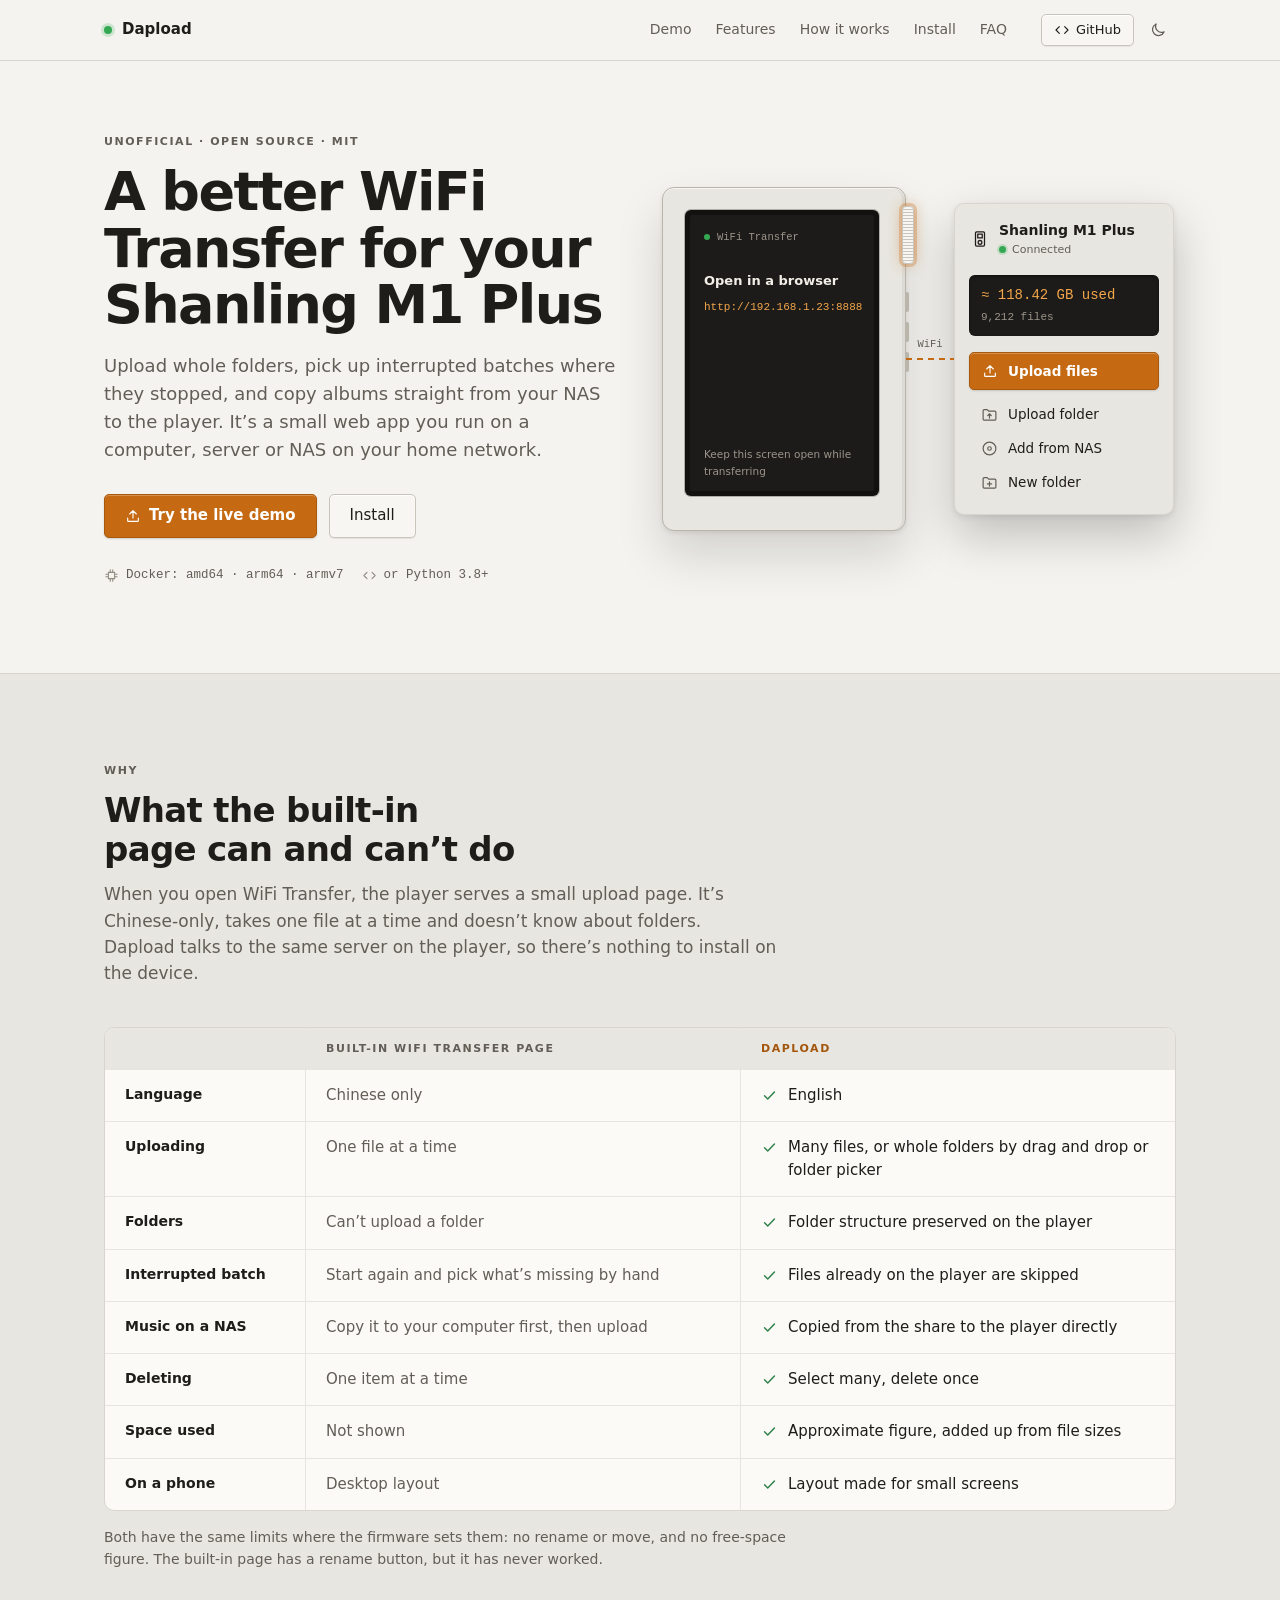
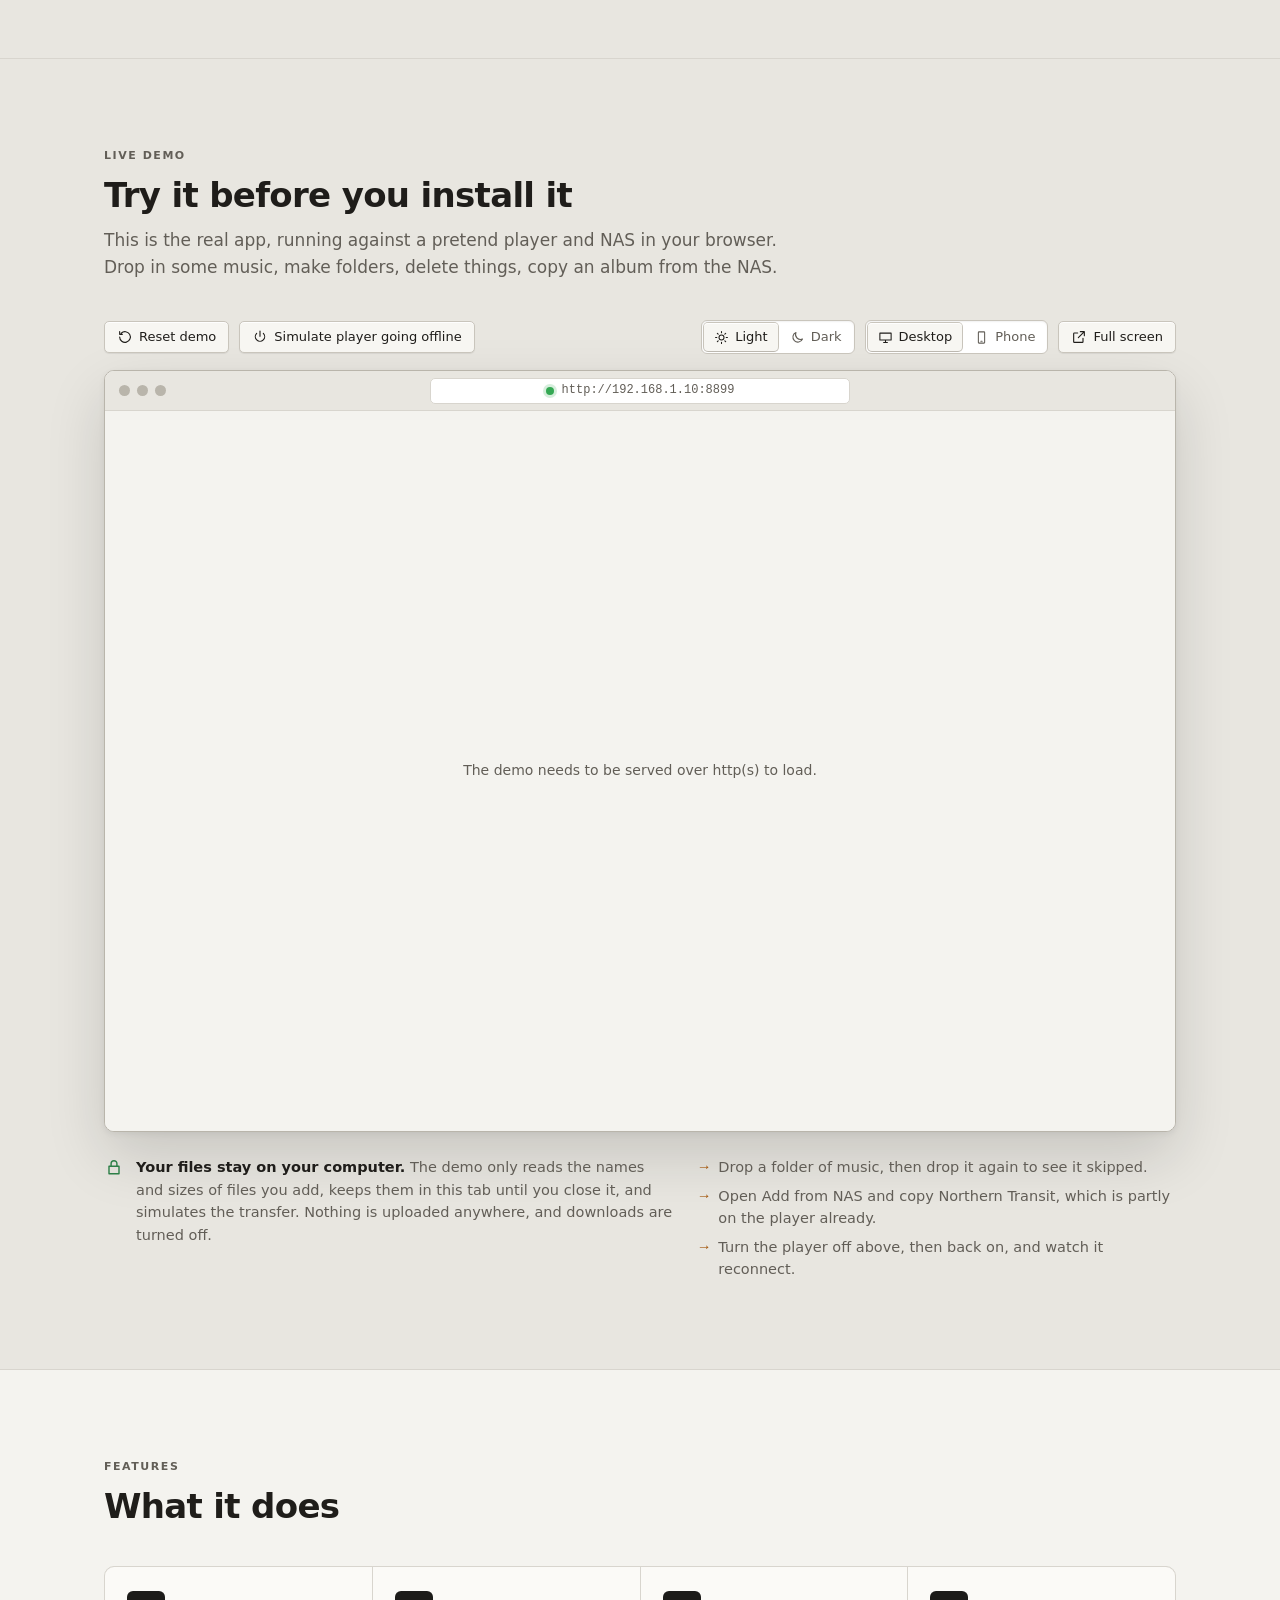
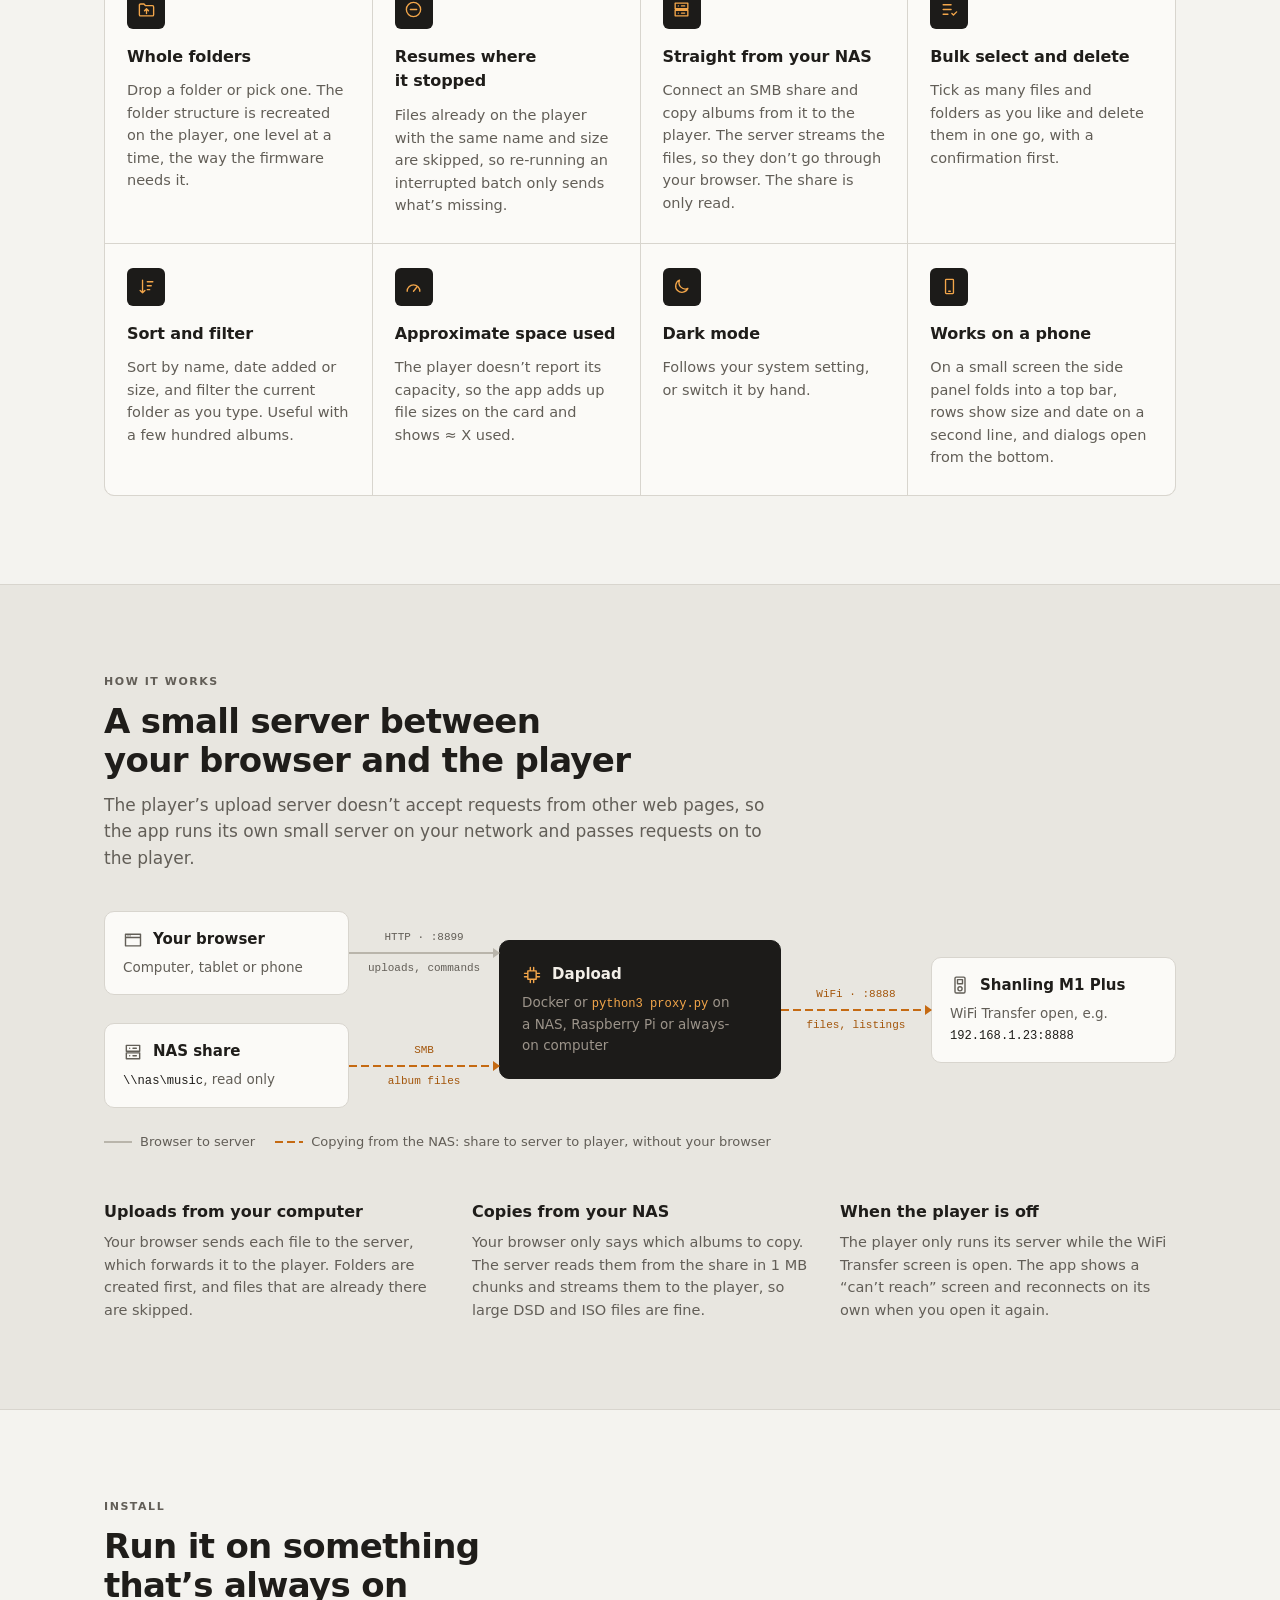
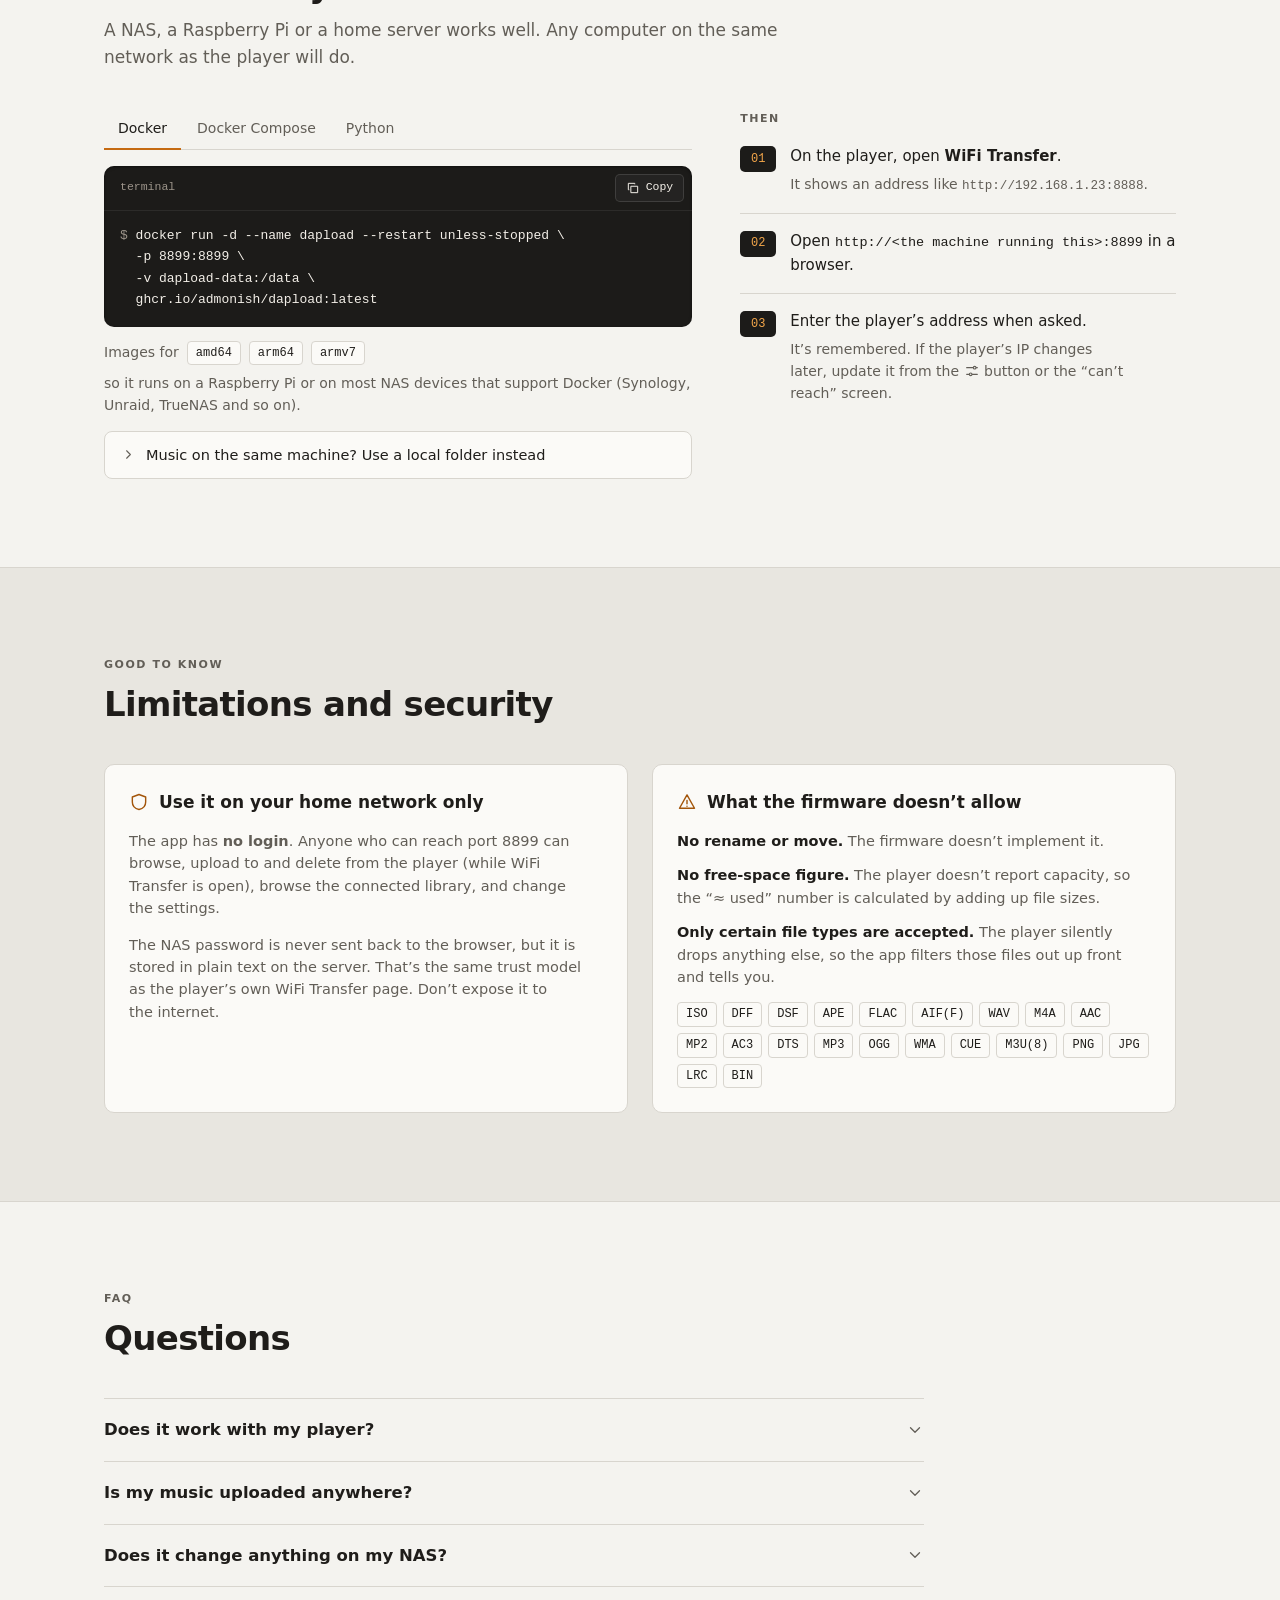
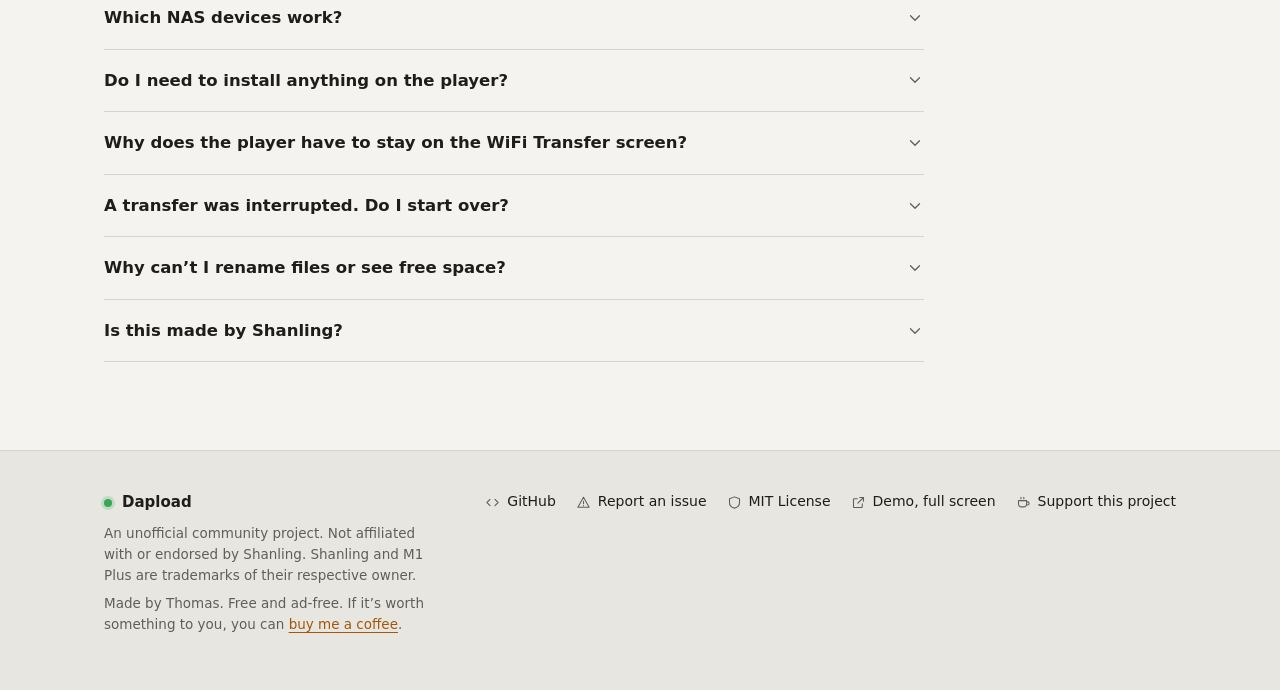
==== site/index.html @ 3ae591b5 "Add the dapload.com website, fix the Compose file, show NAS scanning Website (site/): landing page a" ====
<!DOCTYPE html>
<html lang="en">
<head>
  <meta charset="utf-8">
  <meta name="viewport" content="width=device-width, initial-scale=1">
  <title>Dapload: a better WiFi Transfer for the Shanling M1 Plus</title>
  <meta name="description" content="A small self-hosted web app that replaces the Shanling M1 Plus WiFi Transfer page. Upload whole folders, resume interrupted batches and copy albums straight from your NAS. Unofficial and open source.">
  <link rel="canonical" href="https://dapload.com/">
  <meta property="og:url" content="https://dapload.com/">
  <meta property="og:title" content="Dapload">
  <meta property="og:description" content="A better WiFi Transfer for your Shanling M1 Plus. Folder uploads, resumable batches and NAS-to-player copies.">
  <meta name="color-scheme" content="light dark">
  <link rel="icon" href="data:image/svg+xml,%3Csvg xmlns='http://www.w3.org/2000/svg' viewBox='0 0 32 32'%3E%3Crect width='32' height='32' rx='7' fill='%231c1b19'/%3E%3Cg fill='%23f3a64a'%3E%3Crect x='8' y='16' width='3' height='8'/%3E%3Crect x='13' y='11' width='3' height='13'/%3E%3Crect x='18' y='7' width='3' height='17'/%3E%3C/g%3E%3Ccircle cx='24.5' cy='9' r='2' fill='%234cc26d'/%3E%3C/svg%3E">
  <script>
    (function () {
      var q = new URLSearchParams(location.search).get("theme"), s = null;
      try { s = localStorage.getItem("site-theme"); } catch (e) {}
      var t = q || s;
      document.documentElement.classList.toggle("dark", t ? t === "dark" : matchMedia("(prefers-color-scheme: dark)").matches);
    })();
  </script>
  <link rel="stylesheet" href="site.css">
</head>
<body id="top">

<header class="topbar">
  <div class="wrap topbar-in">
    <a class="brand" href="#top"><span class="led on" aria-hidden="true"></span>Dapload</a>
    <nav class="topnav" aria-label="Sections">
      <a href="#demo">Demo</a>
      <a href="#features">Features</a>
      <a href="#how">How it works</a>
      <a href="#install">Install</a>
      <a href="#faq">FAQ</a>
    </nav>
    <div class="topbar-tools">
      <a class="btn btn-sm" href="https://github.com/admonish/dapload"><svg data-icon="code"></svg>GitHub</a>
      <button id="theme-toggle" class="icon-btn" type="button"><svg data-icon="moon"></svg></button>
    </div>
  </div>
</header>

<main>

<!-- 1. Hero -->
<section class="hero">
  <div class="wrap hero-grid">
    <div>
      <div class="caps">Unofficial · Open source · MIT</div>
      <h1>A better WiFi Transfer for your Shanling M1 Plus</h1>
      <p class="lede">Upload whole folders, pick up interrupted batches where they stopped, and copy albums straight from your NAS to the player. It’s a small web app you run on a computer, server or NAS on your home network.</p>
      <div class="cta-row">
        <a class="btn btn-primary btn-lg" href="#demo"><svg data-icon="upload"></svg>Try the live demo</a>
        <a class="btn btn-lg" href="#install">Install</a>
      </div>
      <div class="hero-meta">
        <span><svg data-icon="cpu"></svg>Docker: amd64 · arm64 · armv7</span>
        <span><svg data-icon="code"></svg>or Python 3.8+</span>
      </div>
    </div>

    <div class="hero-visual" aria-hidden="true">
      <div class="player">
        <div class="player-glass">
          <div class="player-screen readout">
            <div class="ps-top"><span class="led on"></span>WiFi Transfer</div>
            <div class="ps-title">Open in a browser</div>
            <div class="ps-addr">http://192.168.1.23:8888</div>
            <div class="ps-sub">Keep this screen open while transferring</div>
          </div>
        </div>
        <div class="player-wheel"></div>
        <div class="player-btns"><span></span><span></span><span></span></div>
      </div>
      <div class="link-wire"><span>WiFi</span></div>
      <div class="mini-side">
        <div class="mini-head">
          <svg data-icon="device"></svg>
          <div><b>Shanling M1 Plus</b><small><span class="led on"></span>Connected</small></div>
        </div>
        <div class="readout mini-readout"><b>≈ 118.42 GB used</b><small>9,212 files</small></div>
        <div class="mini-actions">
          <span class="btn btn-primary"><svg data-icon="upload"></svg>Upload files</span>
          <div><svg data-icon="folderUpload"></svg>Upload folder</div>
          <div><svg data-icon="library"></svg>Add from NAS</div>
          <div><svg data-icon="folderPlus"></svg>New folder</div>
        </div>
      </div>
    </div>
  </div>
</section>

<!-- 2. Stock page vs this -->
<section class="alt" id="why">
  <div class="wrap">
    <div class="section-head">
      <div class="caps">Why</div>
      <h2>What the built-in page can and can’t do</h2>
      <p>When you open WiFi Transfer, the player serves a small upload page. It’s Chinese-only, takes one file at a time and doesn’t know about folders. Dapload talks to the same server on the player, so there’s nothing to install on the device.</p>
    </div>
    <div class="compare" role="table" aria-label="Built-in page compared with Dapload">
      <div class="compare-row compare-head" role="row">
        <span class="k" role="columnheader"></span>
        <span class="a" role="columnheader">Built-in WiFi Transfer page</span>
        <span class="b" role="columnheader">Dapload</span>
      </div>
      <div class="compare-row" role="row"><span class="k" role="rowheader">Language</span><span class="a" role="cell">Chinese only</span><span class="b" role="cell"><svg data-icon="check"></svg>English</span></div>
      <div class="compare-row" role="row"><span class="k" role="rowheader">Uploading</span><span class="a" role="cell">One file at a time</span><span class="b" role="cell"><svg data-icon="check"></svg>Many files, or whole folders by drag and drop or folder picker</span></div>
      <div class="compare-row" role="row"><span class="k" role="rowheader">Folders</span><span class="a" role="cell">Can’t upload a folder</span><span class="b" role="cell"><svg data-icon="check"></svg>Folder structure preserved on the player</span></div>
      <div class="compare-row" role="row"><span class="k" role="rowheader">Interrupted batch</span><span class="a" role="cell">Start again and pick what’s missing by hand</span><span class="b" role="cell"><svg data-icon="check"></svg>Files already on the player are skipped</span></div>
      <div class="compare-row" role="row"><span class="k" role="rowheader">Music on a NAS</span><span class="a" role="cell">Copy it to your computer first, then upload</span><span class="b" role="cell"><svg data-icon="check"></svg>Copied from the share to the player directly</span></div>
      <div class="compare-row" role="row"><span class="k" role="rowheader">Deleting</span><span class="a" role="cell">One item at a time</span><span class="b" role="cell"><svg data-icon="check"></svg>Select many, delete once</span></div>
      <div class="compare-row" role="row"><span class="k" role="rowheader">Space used</span><span class="a" role="cell">Not shown</span><span class="b" role="cell"><svg data-icon="check"></svg>Approximate figure, added up from file sizes</span></div>
      <div class="compare-row" role="row"><span class="k" role="rowheader">On a phone</span><span class="a" role="cell">Desktop layout</span><span class="b" role="cell"><svg data-icon="check"></svg>Layout made for small screens</span></div>
    </div>
    <p class="compare-note">Both have the same limits where the firmware sets them: no rename or move, and no free-space figure. The built-in page has a rename button, but it has never worked.</p>
  </div>
</section>

<!-- 3. Live demo -->
<section class="demo-section" id="demo">
  <div class="wrap">
    <div class="section-head">
      <div class="caps">Live demo</div>
      <h2>Try it before you install it</h2>
      <p>This is the real app, running against a pretend player and NAS in your browser. Drop in some music, make folders, delete things, copy an album from the NAS.</p>
    </div>

    <div class="demo-bar" role="toolbar" aria-label="Demo controls">
      <button id="demo-reset" class="btn btn-sm" type="button"><svg data-icon="reset"></svg>Reset demo</button>
      <button id="demo-offline" class="btn btn-sm" type="button" aria-pressed="false"><svg data-icon="power"></svg><span>Simulate player going offline</span></button>
      <div class="spacer"></div>
      <div class="seg" role="group" aria-label="Demo theme">
        <button id="demo-light" type="button" aria-pressed="true"><svg data-icon="sun"></svg>Light</button>
        <button id="demo-dark" type="button" aria-pressed="false"><svg data-icon="moon"></svg>Dark</button>
      </div>
      <div class="seg only-wide" role="group" aria-label="Demo width">
        <button id="demo-desktop" type="button" aria-pressed="true"><svg data-icon="monitor"></svg>Desktop</button>
        <button id="demo-phone" type="button" aria-pressed="false"><svg data-icon="phone"></svg>Phone</button>
      </div>
      <a class="btn btn-sm" href="demo/"><svg data-icon="external"></svg>Full screen</a>
    </div>

    <div id="demo-frame" class="frame">
      <div class="frame-chrome" aria-hidden="true">
        <div class="frame-dots"><span></span><span></span><span></span></div>
        <div class="frame-url"><span id="demo-url-led" class="led on"></span>http://192.168.1.10:8899</div>
        <div class="spacer-dots"></div>
      </div>
      <div class="frame-body">
        <div id="demo-loading" class="frame-loading">Loading the demo…</div>
        <iframe id="demo-iframe" title="Live demo of Dapload" data-app-base="demo/app/" data-mock-src="demo/mock-backend.js"></iframe>
      </div>
    </div>

    <div class="demo-notes">
      <div class="demo-note">
        <svg data-icon="lock"></svg>
        <div><b>Your files stay on your computer.</b> The demo only reads the names and sizes of files you add, keeps them in this tab until you close it, and simulates the transfer. Nothing is uploaded anywhere, and downloads are turned off.</div>
      </div>
      <ul class="try-list">
        <li>Drop a folder of music, then drop it again to see it skipped.</li>
        <li>Open Add from NAS and copy Northern Transit, which is partly on the player already.</li>
        <li>Turn the player off above, then back on, and watch it reconnect.</li>
      </ul>
    </div>
  </div>
</section>

<!-- 4. Features -->
<section id="features">
  <div class="wrap">
    <div class="section-head">
      <div class="caps">Features</div>
      <h2>What it does</h2>
    </div>
    <div class="features">
      <div class="feature"><div class="fi"><svg data-icon="folderUpload"></svg></div><h3>Whole folders</h3><p>Drop a folder or pick one. The folder structure is recreated on the player, one level at a time, the way the firmware needs it.</p></div>
      <div class="feature"><div class="fi"><svg data-icon="skip"></svg></div><h3>Resumes where it stopped</h3><p>Files already on the player with the same name and size are skipped, so re-running an interrupted batch only sends what’s missing.</p></div>
      <div class="feature"><div class="fi"><svg data-icon="nas"></svg></div><h3>Straight from your NAS</h3><p>Connect an SMB share and copy albums from it to the player. The server streams the files, so they don’t go through your browser. The share is only read.</p></div>
      <div class="feature"><div class="fi"><svg data-icon="listCheck"></svg></div><h3>Bulk select and delete</h3><p>Tick as many files and folders as you like and delete them in one go, with a confirmation first.</p></div>
      <div class="feature"><div class="fi"><svg data-icon="sort"></svg></div><h3>Sort and filter</h3><p>Sort by name, date added or size, and filter the current folder as you type. Useful with a few hundred albums.</p></div>
      <div class="feature"><div class="fi"><svg data-icon="gauge"></svg></div><h3>Approximate space used</h3><p>The player doesn’t report its capacity, so the app adds up file sizes on the card and shows ≈ X used.</p></div>
      <div class="feature"><div class="fi"><svg data-icon="moon"></svg></div><h3>Dark mode</h3><p>Follows your system setting, or switch it by hand.</p></div>
      <div class="feature"><div class="fi"><svg data-icon="phone"></svg></div><h3>Works on a phone</h3><p>On a small screen the side panel folds into a top bar, rows show size and date on a second line, and dialogs open from the bottom.</p></div>
    </div>
  </div>
</section>

<!-- 5. How it works -->
<section class="alt" id="how">
  <div class="wrap">
    <div class="section-head">
      <div class="caps">How it works</div>
      <h2>A small server between your browser and the player</h2>
      <p>The player’s upload server doesn’t accept requests from other web pages, so the app runs its own small server on your network and passes requests on to the player.</p>
    </div>
    <div class="diagram">
      <div class="node node-browser">
        <div class="node-h"><svg data-icon="browser"></svg>Your browser</div>
        <p>Computer, tablet or phone</p>
      </div>
      <div class="wire wire-browser"><span>HTTP · :8899</span><span>uploads, commands</span></div>
      <div class="node node-nas">
        <div class="node-h"><svg data-icon="nas"></svg>NAS share</div>
        <p><code>\\nas\music</code>, read only</p>
      </div>
      <div class="wire amber wire-nas"><span>SMB</span><span>album files</span></div>
      <div class="node node-server">
        <div class="node-h"><svg data-icon="cpu"></svg>Dapload</div>
        <p>Docker or <code>python3 proxy.py</code> on a NAS, Raspberry Pi or always-on computer</p>
      </div>
      <div class="wire amber wire-player"><span>WiFi · :8888</span><span>files, listings</span></div>
      <div class="node node-player">
        <div class="node-h"><svg data-icon="device"></svg>Shanling M1 Plus</div>
        <p>WiFi Transfer open, e.g. <code>192.168.1.23:8888</code></p>
      </div>
    </div>
    <div class="legend">
      <span><i></i>Browser to server</span>
      <span><i class="amber"></i>Copying from the NAS: share to server to player, without your browser</span>
    </div>
    <div class="how-notes">
      <div><h3>Uploads from your computer</h3><p>Your browser sends each file to the server, which forwards it to the player. Folders are created first, and files that are already there are skipped.</p></div>
      <div><h3>Copies from your NAS</h3><p>Your browser only says which albums to copy. The server reads them from the share in 1 MB chunks and streams them to the player, so large DSD and ISO files are fine.</p></div>
      <div><h3>When the player is off</h3><p>The player only runs its server while the WiFi Transfer screen is open. The app shows a “can’t reach” screen and reconnects on its own when you open it again.</p></div>
    </div>
  </div>
</section>

<!-- 6. Install -->
<section id="install">
  <div class="wrap">
    <div class="section-head">
      <div class="caps">Install</div>
      <h2>Run it on something that’s always on</h2>
      <p>A NAS, a Raspberry Pi or a home server works well. Any computer on the same network as the player will do.</p>
    </div>
    <div class="install-grid">
      <div>
        <div class="tabs" role="tablist" aria-label="Install method">
          <button role="tab" id="tab-docker" aria-controls="panel-docker" aria-selected="true" type="button">Docker</button>
          <button role="tab" id="tab-compose" aria-controls="panel-compose" aria-selected="false" tabindex="-1" type="button">Docker Compose</button>
          <button role="tab" id="tab-python" aria-controls="panel-python" aria-selected="false" tabindex="-1" type="button">Python</button>
        </div>

        <div class="tab-panel" id="panel-docker" role="tabpanel" aria-labelledby="tab-docker">
          <div class="code">
            <div class="code-head">terminal<span class="spacer"></span><button class="copy-btn" type="button" data-copy="code-docker"><svg data-icon="copy"></svg><span>Copy</span></button></div>
<pre id="code-docker"><span class="p">$ </span>docker run -d --name dapload --restart unless-stopped \
  -p 8899:8899 \
  -v dapload-data:/data \
  ghcr.io/admonish/dapload:latest</pre>
          </div>
          <div class="arch">Images for <span class="chip">amd64</span><span class="chip">arm64</span><span class="chip">armv7</span> so it runs on a Raspberry Pi or on most NAS devices that support Docker (Synology, Unraid, TrueNAS and so on).</div>
          <details class="more">
            <summary><svg data-icon="chevron"></svg>Music on the same machine? Use a local folder instead</summary>
            <div class="more-body">
              <p>If the music is on the machine running the app, or you’ve already mounted the share there, point the app at the folder. This also works for NFS shares.</p>
              <div class="code">
                <div class="code-head">terminal<span class="spacer"></span><button class="copy-btn" type="button" data-copy="code-local"><svg data-icon="copy"></svg><span>Copy</span></button></div>
<pre id="code-local"><span class="p">$ </span>docker run -d --name dapload --restart unless-stopped \
  -p 8899:8899 \
  -v dapload-data:/data \
  -v /path/to/music:/music:ro \
  -e LIBRARY_DIR=/music \
  -e LIBRARY_NAME=NAS \
  ghcr.io/admonish/dapload:latest</pre>
              </div>
              <p>When <code>LIBRARY_DIR</code> is set, it replaces the NAS connection from the web page, which can’t be changed from the web page any more.</p>
            </div>
          </details>
        </div>

        <div class="tab-panel" id="panel-compose" role="tabpanel" aria-labelledby="tab-compose" hidden>
          <div class="code">
            <div class="code-head">docker-compose.yml<span class="spacer"></span><button class="copy-btn" type="button" data-copy="code-compose"><svg data-icon="copy"></svg><span>Copy</span></button></div>
<pre id="code-compose">services:
  dapload:
    image: ghcr.io/admonish/dapload:latest
    <span class="c"># or build from source instead:</span>
    <span class="c"># build: .</span>
    container_name: dapload
    restart: unless-stopped
    ports:
      - "8899:8899"
    <span class="c"># Optional settings. To use any of them, uncomment "environment:" too.</span>
    <span class="c"># environment:</span>
      <span class="c"># You can also enter (and later change) the player's address in the web UI.</span>
      <span class="c"># DEVICE: "192.168.1.23:8888"</span>

      <span class="c"># You can connect a NAS from the web page instead. Use these only to</span>
      <span class="c"># serve a folder on this machine (e.g. an NFS mount) as the library.</span>
      <span class="c"># LIBRARY_DIR: "/music"</span>
      <span class="c"># LIBRARY_NAME: "NAS"</span>
    volumes:
      - dapload-data:/data
      <span class="c"># - /path/to/your/music:/music:ro</span>

volumes:
  dapload-data:</pre>
          </div>
          <div class="code">
            <div class="code-head">terminal<span class="spacer"></span><button class="copy-btn" type="button" data-copy="code-compose-up"><svg data-icon="copy"></svg><span>Copy</span></button></div>
<pre id="code-compose-up"><span class="p">$ </span>docker compose up -d</pre>
          </div>
          <div class="arch">Images for <span class="chip">amd64</span><span class="chip">arm64</span><span class="chip">armv7</span></div>
        </div>

        <div class="tab-panel" id="panel-python" role="tabpanel" aria-labelledby="tab-python" hidden>
          <p>You need Python 3.8 or newer.</p>
          <div class="code">
            <div class="code-head">terminal<span class="spacer"></span><button class="copy-btn" type="button" data-copy="code-python"><svg data-icon="copy"></svg><span>Copy</span></button></div>
<pre id="code-python"><span class="p">$ </span>git clone https://github.com/admonish/dapload.git
<span class="p">$ </span>cd dapload
<span class="p">$ </span>pip install -r requirements.txt   <span class="c"># optional, only needed for connecting a NAS</span>
<span class="p">$ </span>python3 proxy.py</pre>
          </div>
          <p>You can also pass the address and port as arguments: <code>python3 proxy.py 192.168.1.23:8888 8899</code>.</p>
        </div>
      </div>

      <div>
        <div class="caps" style="margin-bottom:14px">Then</div>
        <ol class="steps">
          <li><div>On the player, open <b>WiFi Transfer</b>.<p>It shows an address like <code>http://192.168.1.23:8888</code>.</p></div></li>
          <li><div>Open <code>http://&lt;the machine running this&gt;:8899</code> in a browser.</div></li>
          <li><div>Enter the player’s address when asked.<p>It’s remembered. If the player’s IP changes later, update it from the <span class="inline-icon" aria-label="settings"><svg data-icon="settings"></svg></span> button or the “can’t reach” screen.</p></div></li>
        </ol>
      </div>
    </div>
  </div>
</section>

<!-- 7. Limitations and security -->
<section class="alt" id="limits">
  <div class="wrap">
    <div class="section-head">
      <div class="caps">Good to know</div>
      <h2>Limitations and security</h2>
    </div>
    <div class="limits">
      <div class="limit-card">
        <h3><svg data-icon="shield"></svg>Use it on your home network only</h3>
        <p>The app has <b>no login</b>. Anyone who can reach port 8899 can browse, upload to and delete from the player (while WiFi Transfer is open), browse the connected library, and change the settings.</p>
        <p>The NAS password is never sent back to the browser, but it is stored in plain text on the server. That’s the same trust model as the player’s own WiFi Transfer page. Don’t expose it to the internet.</p>
      </div>
      <div class="limit-card">
        <h3><svg data-icon="alert"></svg>What the firmware doesn’t allow</h3>
        <ul>
          <li><b>No rename or move.</b> The firmware doesn’t implement it.</li>
          <li><b>No free-space figure.</b> The player doesn’t report capacity, so the “≈ used” number is calculated by adding up file sizes.</li>
          <li><b>Only certain file types are accepted.</b> The player silently drops anything else, so the app filters those files out up front and tells you.</li>
        </ul>
        <div class="types" aria-label="Accepted file types">
          <span class="chip">ISO</span><span class="chip">DFF</span><span class="chip">DSF</span><span class="chip">APE</span><span class="chip">FLAC</span><span class="chip">AIF(F)</span><span class="chip">WAV</span><span class="chip">M4A</span><span class="chip">AAC</span><span class="chip">MP2</span><span class="chip">AC3</span><span class="chip">DTS</span><span class="chip">MP3</span><span class="chip">OGG</span><span class="chip">WMA</span><span class="chip">CUE</span><span class="chip">M3U(8)</span><span class="chip">PNG</span><span class="chip">JPG</span><span class="chip">LRC</span><span class="chip">BIN</span>
        </div>
      </div>
    </div>
  </div>
</section>

<!-- 8. FAQ -->
<section id="faq">
  <div class="wrap">
    <div class="section-head">
      <div class="caps">FAQ</div>
      <h2>Questions</h2>
    </div>
    <div class="faq">
      <details>
        <summary>Does it work with my player?<svg data-icon="chevronDown"></svg></summary>
        <div class="answer"><p>It’s tested on the Shanling M1 Plus. Other Shanling players with WiFi Transfer probably use the same server software and may work. If you try one, please <a href="https://github.com/admonish/dapload/issues">open an issue</a> saying whether it worked.</p></div>
      </details>
      <details>
        <summary>Is my music uploaded anywhere?<svg data-icon="chevronDown"></svg></summary>
        <div class="answer"><p>No. Files go from your browser to the app on your own network, and from there to the player. There are no accounts, no analytics and no cloud service involved.</p></div>
      </details>
      <details>
        <summary>Does it change anything on my NAS?<svg data-icon="chevronDown"></svg></summary>
        <div class="answer"><p>No. The share is only read, never modified. It’s a good idea to create a NAS user that only has read access to your music.</p></div>
      </details>
      <details>
        <summary>Which NAS devices work?<svg data-icon="chevronDown"></svg></summary>
        <div class="answer"><p>Any NAS or computer that shares folders over SMB (Windows file sharing). That covers Synology, QNAP, TrueNAS, Unraid, Windows and macOS shares. For NFS, mount the share on the machine running the app and use a local folder.</p></div>
      </details>
      <details>
        <summary>Do I need to install anything on the player?<svg data-icon="chevronDown"></svg></summary>
        <div class="answer"><p>No. Open WiFi Transfer on the player and the app talks to the same built-in server the stock page uses.</p></div>
      </details>
      <details>
        <summary>Why does the player have to stay on the WiFi Transfer screen?<svg data-icon="chevronDown"></svg></summary>
        <div class="answer"><p>The player only runs its web server while that screen is open. When it’s closed, the app shows a “can’t reach” screen and reconnects automatically when you open it again.</p></div>
      </details>
      <details>
        <summary>A transfer was interrupted. Do I start over?<svg data-icon="chevronDown"></svg></summary>
        <div class="answer"><p>Just run the same upload or copy again. Files that are already on the player with the same name and size are skipped.</p></div>
      </details>
      <details>
        <summary>Why can’t I rename files or see free space?<svg data-icon="chevronDown"></svg></summary>
        <div class="answer"><p>The player’s firmware doesn’t support either. There’s no move or rename command, and no way to ask for the card’s capacity, so the app shows an approximate “used” figure instead.</p></div>
      </details>
      <details>
        <summary>Is this made by Shanling?<svg data-icon="chevronDown"></svg></summary>
        <div class="answer"><p>No. It’s an unofficial community project, not affiliated with or endorsed by Shanling.</p></div>
      </details>
    </div>
  </div>
</section>

</main>

<!-- 9. Footer -->
<footer>
  <div class="wrap foot">
    <div>
      <a class="brand" href="#top"><span class="led on" aria-hidden="true"></span>Dapload</a>
      <p>An unofficial community project. Not affiliated with or endorsed by Shanling. Shanling and M1 Plus are trademarks of their respective owner.</p>
      <p>Made by Thomas. Free and ad-free. If it’s worth something to you, you can <a href="https://ko-fi.com/thomasjohnsrud" target="_blank" rel="noopener">buy me a coffee</a>.</p>
    </div>
    <div class="foot-links">
      <a href="https://github.com/admonish/dapload"><svg data-icon="code"></svg>GitHub</a>
      <a href="https://github.com/admonish/dapload/issues"><svg data-icon="alert"></svg>Report an issue</a>
      <a href="https://github.com/admonish/dapload/blob/main/LICENSE"><svg data-icon="shield"></svg>MIT License</a>
      <a href="demo/"><svg data-icon="external"></svg>Demo, full screen</a>
      <a href="https://ko-fi.com/thomasjohnsrud" target="_blank" rel="noopener"><svg data-icon="coffee"></svg>Support this project</a>
    </div>
  </div>
</footer>

<script src="demo/demo-host.js" defer></script>
<script src="site.js" defer></script>
</body>
</html>
---- site/site.css ----
/* dapload.com: landing site for Dapload.
   Colour tokens are copied verbatim from public/app.css ("Hi-Fi") so the
   site and the embedded app match. Keep them in sync when app.css changes. */
:root {
  --bg: #f4f3ef;
  --panel: #e8e6e0;
  --surface: #fbfaf7;
  --well: #ffffff;
  --key: #f7f6f2;
  --key-edge: #c9c5bc;
  --key-shadow: inset 0 1px 0 rgba(255,255,255,.9), 0 1px 1px rgba(0,0,0,.07);
  --hover: #ecebe6;
  --sel: #f8ecdd;
  --line: #e7e5df;
  --border: #d8d5ce;
  --border-strong: #b9b5ab;
  --text: #1f1d1a;
  --muted: #625e57;
  --faint: #8f8a80;
  --accent: #c56a12;
  --accent-edge: #a8590c;
  --accent-text: #a3560b;
  --on-accent: #ffffff;
  --accent-soft: #f8ecdd;
  --accent-line: #ecd3b3;
  --display: #1c1b19;
  --display-ink: #f3a64a;
  --display-dim: #9c948a;
  --display-text: #f3efe8;
  --led: #34a853;
  --led-halo: rgba(52,168,83,.2);
  --led-off: #6b655c;
  --led-err: #e0584a;
  --danger: #b83a2c;
  --ok: #2c7f47;
  --shadow-lg: 0 20px 48px rgba(0,0,0,.22), 0 2px 6px rgba(0,0,0,.08);
  --mono: ui-monospace, SFMono-Regular, "Cascadia Mono", Menlo, Consolas, monospace;
  --sans: -apple-system, BlinkMacSystemFont, "Segoe UI Variable Text", "Segoe UI", system-ui, Roboto, Helvetica, Arial, sans-serif;
  --wrap: 1120px;
  color-scheme: light;
}
html.dark {
  --bg: #171614;
  --panel: #1f1e1b;
  --surface: #23211e;
  --well: #141311;
  --key: #2a2824;
  --key-edge: #3b3833;
  --key-shadow: inset 0 1px 0 rgba(255,255,255,.05), 0 1px 1px rgba(0,0,0,.4);
  --hover: #201f1c;
  --sel: #2d2216;
  --line: #252320;
  --border: #302e2a;
  --border-strong: #4a4740;
  --text: #ece8e1;
  --muted: #a39d93;
  --faint: #79736a;
  --accent: #f0a04b;
  --accent-edge: #f6b56d;
  --accent-text: #f3ad5f;
  --on-accent: #2a1603;
  --accent-soft: #2d2216;
  --accent-line: #4a3419;
  --display: #0d0c0b;
  --display-ink: #f3a64a;
  --display-dim: #8a8278;
  --led: #4cc26d;
  --led-halo: rgba(76,194,109,.2);
  --danger: #ff8577;
  --ok: #6fd18f;
  --shadow-lg: 0 20px 48px rgba(0,0,0,.6), 0 0 0 1px rgba(255,255,255,.06);
  color-scheme: dark;
}

* { box-sizing: border-box; }
html { scroll-behavior: smooth; scroll-padding-top: 72px; }
body {
  margin: 0;
  font-family: var(--sans);
  font-size: 16px;
  line-height: 1.55;
  background: var(--bg);
  color: var(--text);
  -webkit-font-smoothing: antialiased;
}
a { color: var(--accent-text); text-underline-offset: 3px; }
a:hover { color: var(--text); }
button { font: inherit; color: inherit; cursor: pointer; }
code, kbd, .mono { font-family: var(--mono); }
code { font-size: .9em; }
:focus-visible { outline: 2px solid var(--accent); outline-offset: 2px; border-radius: 3px; }
h1, h2, h3 { text-wrap: balance; }
p { text-wrap: pretty; }
.wrap { max-width: var(--wrap); margin: 0 auto; padding: 0 24px; }
.hidden, [hidden] { display: none !important; }
.visually-hidden { position: absolute; width: 1px; height: 1px; overflow: hidden; clip: rect(0 0 0 0); white-space: nowrap; }

svg[data-icon] {
  width: 18px; height: 18px; flex: none;
  fill: none; stroke: currentColor; stroke-width: 1.7; stroke-linecap: round; stroke-linejoin: round;
}

.caps {
  font-size: 11px; font-weight: 600; letter-spacing: .14em; text-transform: uppercase; color: var(--muted);
}

/* ---------- keys (buttons), as in app.css ---------- */
.btn {
  height: 38px;
  display: inline-flex; align-items: center; justify-content: center; gap: 8px;
  padding: 0 16px;
  border: 1px solid var(--key-edge);
  background: var(--key);
  color: var(--text);
  border-radius: 5px;
  font-size: 14px; font-weight: 500;
  white-space: nowrap;
  text-decoration: none;
  box-shadow: var(--key-shadow);
}
.btn:hover { background: var(--hover); color: var(--text); }
.btn svg[data-icon] { width: 16px; height: 16px; }
.btn-primary {
  background: var(--accent); border-color: var(--accent-edge); color: var(--on-accent); font-weight: 600;
  box-shadow: inset 0 1px 0 rgba(255,255,255,.25), 0 1px 2px rgba(0,0,0,.15);
}
.btn-primary:hover { background: var(--accent); color: var(--on-accent); filter: brightness(1.07); }
.btn-lg { height: 44px; padding: 0 20px; font-size: 15px; }
.btn-sm { height: 32px; padding: 0 12px; font-size: 13px; gap: 6px; }
.btn[aria-pressed="true"] { background: var(--accent-soft); border-color: var(--accent-line); color: var(--accent-text); box-shadow: inset 0 1px 2px rgba(0,0,0,.08); }
.icon-btn {
  width: 36px; height: 36px; display: grid; place-items: center; padding: 0;
  border: 0; background: transparent; color: var(--muted); border-radius: 5px;
}
.icon-btn:hover { background: var(--hover); color: var(--text); }

.seg { display: inline-flex; padding: 2px; gap: 2px; border: 1px solid var(--key-edge); background: var(--well); border-radius: 6px; box-shadow: inset 0 1px 2px rgba(0,0,0,.06); }
.seg button {
  height: 28px; padding: 0 10px; border: 0; border-radius: 4px; background: transparent; color: var(--muted);
  font-size: 13px; display: inline-flex; align-items: center; gap: 6px;
}
.seg button svg[data-icon] { width: 15px; height: 15px; }
.seg button[aria-pressed="true"] { background: var(--key); color: var(--text); box-shadow: var(--key-shadow), 0 0 0 1px var(--key-edge); }

.led { width: 8px; height: 8px; border-radius: 999px; background: var(--led-off); flex: none; display: inline-block; }
.led.on { background: var(--led); box-shadow: 0 0 0 3px var(--led-halo); }
.led.err { background: var(--led-err); box-shadow: 0 0 0 3px rgba(224,88,74,.25); }

.readout {
  background: var(--display); border-radius: 6px; box-shadow: inset 0 1px 3px rgba(0,0,0,.5);
  font-family: var(--mono); color: var(--display-ink);
}

/* ---------- top bar ---------- */
.topbar {
  position: sticky; top: 0; z-index: 20;
  background: color-mix(in srgb, var(--bg) 92%, transparent);
  backdrop-filter: saturate(1.2) blur(8px);
  border-bottom: 1px solid var(--border);
}
.topbar-in { height: 60px; display: flex; align-items: center; gap: 24px; }
.brand { display: flex; align-items: center; gap: 10px; color: var(--text); text-decoration: none; font-weight: 650; font-size: 15px; white-space: nowrap; }
.brand:hover { color: var(--text); }
.topnav { display: flex; gap: 4px; margin-left: auto; }
.topnav a { color: var(--muted); text-decoration: none; font-size: 14px; padding: 6px 10px; border-radius: 5px; }
.topnav a:hover { color: var(--text); background: var(--hover); }
.topbar-tools { display: flex; align-items: center; gap: 6px; }

/* ---------- sections ---------- */
section { padding: 88px 0; }
section + section { border-top: 1px solid var(--border); }
.section-head { max-width: 680px; margin-bottom: 40px; display: flex; flex-direction: column; gap: 12px; }
.section-head h2 { margin: 0; font-size: clamp(26px, 3.2vw, 34px); line-height: 1.15; font-weight: 650; letter-spacing: -.02em; }
.section-head p { margin: 0; color: var(--muted); font-size: 17px; }
.alt { background: var(--panel); }

/* ---------- hero ---------- */
.hero { padding: 72px 0 88px; }
.hero-grid { display: grid; grid-template-columns: minmax(0, 1fr) minmax(0, 1fr); gap: 40px; align-items: center; }
.hero h1 { margin: 14px 0 18px; font-size: clamp(34px, 5vw, 54px); line-height: 1.05; letter-spacing: -.03em; font-weight: 700; }
.hero .lede { margin: 0 0 30px; font-size: 18px; color: var(--muted); max-width: 540px; }
.cta-row { display: flex; flex-wrap: wrap; align-items: center; gap: 12px; }
.hero-meta { margin-top: 28px; display: flex; flex-wrap: wrap; gap: 8px 18px; font-family: var(--mono); font-size: 12.5px; color: var(--muted); }
.hero-meta span { display: inline-flex; align-items: center; gap: 7px; white-space: nowrap; }
.hero-meta svg[data-icon] { width: 15px; height: 15px; color: var(--faint); }

/* The hero picture: a generic player next to the app's side panel. */
.hero-visual { position: relative; display: flex; align-items: center; justify-content: center; gap: 0; min-height: 440px; }
/* Player: a generic take on the M1 Plus proportions (61 x 86 mm body, 3.2"
   2:3 screen, lit volume wheel on the top-right edge, three side buttons).
   No logo. From the Claude Design "player-illustration" export, using this
   file's own tokens instead of the export's copy of them. */
.player, .player * { box-sizing: border-box; }
.player {
  width: 244px; height: 344px; flex: none;
  border-radius: 12px;
  background: var(--panel);
  border: 1px solid var(--border-strong);
  box-shadow: inset 0 1px 0 rgba(255,255,255,.6), inset -3px 0 0 rgba(0,0,0,.05), 0 24px 48px rgba(0,0,0,.14), 0 2px 4px rgba(0,0,0,.08);
  padding: 22px 26px 0 22px;
  position: relative;
}
html.dark .player { box-shadow: inset 0 1px 0 rgba(255,255,255,.07), inset -3px 0 0 rgba(0,0,0,.25), 0 24px 48px rgba(0,0,0,.5); }
.player-glass { /* front glass: a thin darker frame around the screen */
  border-radius: 6px; padding: 5px; background: #121110;
  box-shadow: 0 0 0 1px rgba(0,0,0,.25);
}
.player-screen {
  width: 100%; aspect-ratio: 2 / 3; border-radius: 2px; padding: 14px 14px 12px;
  display: flex; flex-direction: column; gap: 8px; font-size: 11px; box-shadow: none;
}
.player-screen .ps-top { display: flex; align-items: center; gap: 7px; color: var(--display-dim); font-size: 10.5px; }
.player-screen .ps-top .led { width: 6px; height: 6px; box-shadow: none; }
.player-screen .ps-title { color: var(--display-text); font-family: var(--sans); font-size: 13px; font-weight: 600; margin-top: 18px; }
.player-screen .ps-addr { color: var(--display-ink); font-size: 11px; white-space: nowrap; }
.player-screen .ps-sub { color: var(--display-dim); font-size: 10.5px; margin-top: auto; font-family: var(--sans); }
.player-wheel { /* knurled volume wheel sticking out of the top-right edge, lit amber */
  position: absolute; right: -9px; top: 18px; width: 12px; height: 58px; border-radius: 4px;
  background: repeating-linear-gradient(180deg, var(--key) 0 2px, var(--key-edge) 2px 3px);
  border: 1px solid var(--key-edge);
  box-shadow: 0 0 0 3px color-mix(in srgb, var(--accent) 28%, transparent), 0 0 14px color-mix(in srgb, var(--accent) 45%, transparent);
}
.player-btns { position: absolute; right: -4px; top: 104px; display: flex; flex-direction: column; gap: 10px; }
.player-btns span { width: 4px; height: 20px; border-radius: 0 2px 2px 0; background: var(--border-strong); }
.link-wire { width: 48px; height: 2px; flex: none; background: repeating-linear-gradient(90deg, var(--accent) 0 6px, transparent 6px 11px); position: relative; }
.link-wire span { position: absolute; top: -22px; left: 50%; transform: translateX(-50%); font-family: var(--mono); font-size: 10.5px; color: var(--muted); white-space: nowrap; }
.mini-side {
  width: 220px; flex: none; background: var(--panel); border: 1px solid var(--border); border-radius: 10px;
  padding: 16px 14px; display: flex; flex-direction: column; gap: 16px;
  box-shadow: var(--shadow-lg);
}
.mini-head { display: flex; align-items: center; gap: 10px; padding: 0 2px; }
.mini-head b { font-size: 14px; font-weight: 650; display: block; }
.mini-head small { display: flex; align-items: center; gap: 6px; font-size: 11px; color: var(--muted); }
.mini-head small .led { width: 7px; height: 7px; box-shadow: 0 0 0 2px var(--led-halo); }
.mini-readout { padding: 10px 12px; display: flex; flex-direction: column; gap: 3px; }
.mini-readout b { font-weight: 400; font-size: 14px; }
.mini-readout small { font-size: 11px; color: var(--display-dim); }
.mini-actions { display: flex; flex-direction: column; gap: 2px; font-size: 13.5px; }
.mini-actions .btn { justify-content: flex-start; height: 38px; font-size: 13.5px; margin-bottom: 6px; padding: 0 12px; gap: 10px; }
.mini-actions div { height: 32px; display: flex; align-items: center; gap: 10px; padding: 0 12px; }
.mini-actions div svg[data-icon] { color: var(--muted); width: 17px; height: 17px; }

/* ---------- stock vs this ---------- */
.compare { border: 1px solid var(--border); border-radius: 10px; overflow: hidden; background: var(--surface); }
.compare-row { display: grid; grid-template-columns: 200px minmax(0, 1fr) minmax(0, 1fr); border-top: 1px solid var(--line); }
.compare-row:first-child { border-top: 0; }
.compare-row > * { padding: 14px 20px; }
.compare-row .k { font-size: 14px; font-weight: 600; }
.compare-row .a { color: var(--muted); font-size: 15px; border-left: 1px solid var(--line); }
.compare-row .b { font-size: 15px; border-left: 1px solid var(--line); display: flex; gap: 10px; align-items: flex-start; }
.compare-row .b svg[data-icon] { color: var(--ok); width: 17px; height: 17px; margin-top: 3px; stroke-width: 2; }
.compare-head { background: var(--panel); }
.compare-head > * { padding-top: 12px; padding-bottom: 12px; }
.compare-head .a, .compare-head .b { font-size: 11px; font-weight: 600; letter-spacing: .14em; text-transform: uppercase; color: var(--muted); }
.compare-head .b { color: var(--accent-text); }
.compare-note { margin: 16px 0 0; font-size: 14px; color: var(--muted); max-width: 720px; }

/* ---------- demo ---------- */
.demo-section { background: var(--panel); }
.demo-bar { display: flex; flex-wrap: wrap; align-items: center; gap: 10px; margin-bottom: 16px; }
.demo-bar .spacer { flex: 1; }
.demo-bar .caps { margin-right: 4px; }
.frame {
  border: 1px solid var(--border-strong); border-radius: 10px; overflow: hidden; background: var(--surface);
  box-shadow: 0 24px 60px rgba(0,0,0,.14), 0 2px 6px rgba(0,0,0,.06);
  margin: 0 auto; max-width: 100%;
  transition: max-width .35s ease, border-radius .35s ease;
}
html.dark .frame { box-shadow: 0 24px 60px rgba(0,0,0,.5), 0 0 0 1px rgba(255,255,255,.04); }
.frame-chrome { height: 40px; display: flex; align-items: center; gap: 12px; padding: 0 14px; background: var(--panel); border-bottom: 1px solid var(--border); }
.frame-dots { display: flex; gap: 7px; }
.frame-dots span { width: 11px; height: 11px; border-radius: 999px; background: var(--border-strong); }
.frame-url {
  flex: 1; max-width: 420px; margin: 0 auto; height: 26px; border-radius: 5px; background: var(--well); border: 1px solid var(--border);
  display: flex; align-items: center; justify-content: center; gap: 8px; font-family: var(--mono); font-size: 12px; color: var(--muted);
}
.frame-url svg[data-icon] { width: 13px; height: 13px; }
.frame-chrome .spacer-dots { width: 47px; }
.frame-body { position: relative; height: 720px; background: var(--bg); }
.frame-body iframe { display: block; width: 100%; height: 100%; border: 0; }
.frame-loading { position: absolute; inset: 0; display: grid; place-items: center; color: var(--muted); font-size: 14px; }
.frame.is-phone { max-width: 400px; border-radius: 32px; padding: 0; }
.frame.is-phone .frame-chrome { height: 34px; justify-content: center; }
.frame.is-phone .frame-dots, .frame.is-phone .spacer-dots { display: none; }
.frame.is-phone .frame-url { font-size: 11px; height: 22px; max-width: 220px; }
.frame.is-phone .frame-body { height: 780px; }

.demo-notes { display: grid; grid-template-columns: minmax(0, 1.2fr) minmax(0, 1fr); gap: 24px; margin-top: 24px; }
.demo-note { display: flex; gap: 12px; font-size: 14.5px; color: var(--muted); }
.demo-note svg[data-icon] { width: 20px; height: 20px; color: var(--ok); margin-top: 1px; }
.demo-note b { color: var(--text); font-weight: 600; }
.try-list { margin: 0; padding: 0; list-style: none; display: flex; flex-direction: column; gap: 6px; font-size: 14.5px; color: var(--muted); }
.try-list li { display: flex; gap: 10px; }
.try-list li::before { content: "→"; color: var(--accent-text); font-family: var(--mono); }

/* ---------- features ---------- */
.features { display: grid; grid-template-columns: repeat(4, minmax(0, 1fr)); gap: 1px; background: var(--border); border: 1px solid var(--border); border-radius: 10px; overflow: hidden; }
.feature { background: var(--surface); padding: 24px 22px 26px; display: flex; flex-direction: column; gap: 10px; }
.feature .fi { width: 38px; height: 38px; border-radius: 6px; display: grid; place-items: center; background: var(--display); color: var(--display-ink); }
.feature .fi svg[data-icon] { width: 19px; height: 19px; }
.feature h3 { margin: 6px 0 0; font-size: 16px; font-weight: 650; letter-spacing: -.005em; }
.feature p { margin: 0; font-size: 14.5px; color: var(--muted); }

/* ---------- how it works ---------- */
.diagram {
  display: grid;
  grid-template-columns: minmax(0, 1fr) minmax(80px, 150px) minmax(0, 1.15fr) minmax(80px, 150px) minmax(0, 1fr);
  grid-template-rows: auto auto;
  row-gap: 28px;
  align-items: center;
}
.node { background: var(--surface); border: 1px solid var(--border); border-radius: 10px; padding: 16px 18px; display: flex; flex-direction: column; gap: 6px; }
.node-h { display: flex; align-items: center; gap: 10px; font-weight: 650; font-size: 15px; }
.node-h svg[data-icon] { width: 20px; height: 20px; color: var(--muted); }
.node p { margin: 0; font-size: 13.5px; color: var(--muted); }
.node code { color: var(--text); }
.node-server { grid-column: 3; grid-row: 1 / span 2; background: var(--display); border-color: var(--display); color: var(--display-text); padding: 22px; }
.node-server .node-h svg[data-icon] { color: var(--display-ink); }
.node-server p { color: var(--display-dim); }
.node-server code { color: var(--display-ink); }
.node-browser { grid-column: 1; grid-row: 1; }
.node-nas { grid-column: 1; grid-row: 2; }
.node-player { grid-column: 5; grid-row: 1 / span 2; }
.wire { position: relative; height: 2px; background: var(--border-strong); }
.wire::after { content: ""; position: absolute; right: -1px; top: -4px; border: 5px solid transparent; border-left: 7px solid var(--border-strong); border-right: 0; }
.wire span { position: absolute; left: 50%; transform: translateX(-50%); bottom: 8px; font-family: var(--mono); font-size: 11px; color: var(--muted); white-space: nowrap; }
.wire span + span { bottom: auto; top: 8px; }
.wire.amber { background: repeating-linear-gradient(90deg, var(--accent) 0 8px, transparent 8px 12px); }
.wire.amber::after { border-left-color: var(--accent); }
.wire.amber span { color: var(--accent-text); }
.wire-browser { grid-column: 2; grid-row: 1; }
.wire-nas { grid-column: 2; grid-row: 2; }
.wire-player { grid-column: 4; grid-row: 1 / span 2; }
.how-notes { display: grid; grid-template-columns: repeat(3, minmax(0, 1fr)); gap: 32px; margin-top: 48px; }
.how-notes h3 { margin: 0 0 6px; font-size: 16px; font-weight: 650; }
.how-notes p { margin: 0; font-size: 14.5px; color: var(--muted); }
.legend { display: flex; flex-wrap: wrap; gap: 20px; margin-top: 24px; font-size: 13px; color: var(--muted); }
.legend span { display: inline-flex; align-items: center; gap: 8px; }
.legend i { width: 28px; height: 2px; background: var(--border-strong); display: inline-block; }
.legend i.amber { background: repeating-linear-gradient(90deg, var(--accent) 0 8px, transparent 8px 12px); }

/* ---------- install ---------- */
.install-grid { display: grid; grid-template-columns: minmax(0, 1.35fr) minmax(0, 1fr); gap: 48px; align-items: start; }
.tabs { display: flex; gap: 2px; border-bottom: 1px solid var(--border); margin-bottom: 16px; }
.tabs button {
  height: 40px; padding: 0 14px; border: 0; background: transparent; color: var(--muted); font-size: 14px; font-weight: 500;
  border-bottom: 2px solid transparent; margin-bottom: -1px;
}
.tabs button:hover { color: var(--text); }
.tabs button[aria-selected="true"] { color: var(--text); border-bottom-color: var(--accent); }
.tab-panel { display: flex; flex-direction: column; gap: 14px; }
.tab-panel > p { margin: 0; font-size: 14.5px; color: var(--muted); }
.code {
  position: relative; background: var(--display); border-radius: 10px; box-shadow: inset 0 1px 3px rgba(0,0,0,.5);
  color: var(--display-text); font-family: var(--mono); font-size: 13px; line-height: 1.65;
}
.code-head { display: flex; align-items: center; gap: 10px; padding: 8px 8px 8px 16px; border-bottom: 1px solid rgba(255,255,255,.07); font-size: 11.5px; color: var(--display-dim); }
.code-head .spacer { flex: 1; }
.code pre { margin: 0; padding: 14px 16px 16px; overflow-x: auto; white-space: pre; }
.code .p { color: var(--display-dim); user-select: none; }
.code .c { color: var(--display-dim); }
.copy-btn {
  height: 28px; display: inline-flex; align-items: center; gap: 6px; padding: 0 10px; border: 1px solid rgba(255,255,255,.12);
  background: rgba(255,255,255,.04); color: var(--display-text); border-radius: 5px; font-family: var(--mono); font-size: 11.5px;
}
.copy-btn:hover { background: rgba(255,255,255,.09); }
.copy-btn svg[data-icon] { width: 14px; height: 14px; }
.copy-btn.copied { color: var(--display-ink); border-color: rgba(243,166,74,.4); }
.arch { display: flex; flex-wrap: wrap; gap: 8px; align-items: center; font-size: 14px; color: var(--muted); }
.chip { font-family: var(--mono); font-size: 12px; padding: 2px 8px; border-radius: 4px; border: 1px solid var(--border); background: var(--surface); color: var(--text); }
details.more { border: 1px solid var(--border); border-radius: 8px; background: var(--surface); }
details.more summary { cursor: pointer; padding: 12px 16px; font-size: 14.5px; font-weight: 500; list-style: none; display: flex; align-items: center; gap: 10px; }
details.more summary::-webkit-details-marker { display: none; }
details.more summary svg[data-icon] { width: 15px; height: 15px; color: var(--muted); transition: transform .2s; }
details.more[open] summary svg[data-icon] { transform: rotate(90deg); }
details.more .more-body { padding: 0 16px 16px; display: flex; flex-direction: column; gap: 12px; font-size: 14.5px; color: var(--muted); }
details.more .more-body p { margin: 0; }
.steps { margin: 0; padding: 0; list-style: none; counter-reset: step; display: flex; flex-direction: column; gap: 0; }
.steps li { counter-increment: step; display: grid; grid-template-columns: 36px minmax(0, 1fr); gap: 14px; padding: 16px 0; border-top: 1px solid var(--border); font-size: 15px; }
.steps li:first-child { border-top: 0; padding-top: 4px; }
.steps li::before {
  content: counter(step, decimal-leading-zero); font-family: var(--mono); font-size: 12px; color: var(--display-ink);
  background: var(--display); border-radius: 5px; height: 26px; display: grid; place-items: center; margin-top: 1px;
}
.steps p { margin: 6px 0 0; color: var(--muted); font-size: 14px; }
.inline-icon { display: inline-flex; vertical-align: -3px; }
.inline-icon svg[data-icon] { width: 16px; height: 16px; }

/* ---------- limitations ---------- */
.limits { display: grid; grid-template-columns: minmax(0, 1fr) minmax(0, 1fr); gap: 24px; }
.limit-card { background: var(--surface); border: 1px solid var(--border); border-radius: 10px; padding: 24px; display: flex; flex-direction: column; gap: 14px; }
.limit-card h3 { margin: 0; font-size: 17px; font-weight: 650; display: flex; align-items: center; gap: 10px; }
.limit-card h3 svg[data-icon] { width: 20px; height: 20px; color: var(--accent-text); }
.limit-card p { margin: 0; font-size: 14.5px; color: var(--muted); }
.limit-card ul { margin: 0; padding: 0; list-style: none; display: flex; flex-direction: column; gap: 12px; font-size: 14.5px; color: var(--muted); }
.limit-card li b { color: var(--text); font-weight: 600; }
.types { display: flex; flex-wrap: wrap; gap: 6px; }

/* ---------- FAQ ---------- */
.faq { max-width: 820px; border-top: 1px solid var(--border); }
.faq details { border-bottom: 1px solid var(--border); }
.faq summary {
  cursor: pointer; list-style: none; padding: 18px 0; display: flex; align-items: center; gap: 14px;
  font-size: 16.5px; font-weight: 600;
}
.faq summary::-webkit-details-marker { display: none; }
.faq summary svg[data-icon] { margin-left: auto; width: 18px; height: 18px; color: var(--muted); transition: transform .2s; }
.faq details[open] summary svg[data-icon] { transform: rotate(180deg); }
.faq .answer { padding: 0 40px 20px 0; color: var(--muted); font-size: 15px; }
.faq .answer p { margin: 0 0 10px; }
.faq .answer p:last-child { margin: 0; }

/* ---------- footer ---------- */
footer { border-top: 1px solid var(--border); padding: 40px 0 56px; background: var(--panel); }
.foot { display: grid; grid-template-columns: minmax(0, 1fr) auto; gap: 24px 48px; align-items: start; }
.foot p { margin: 8px 0 0; font-size: 13.5px; color: var(--muted); max-width: 560px; }
.foot p a { color: var(--accent-text); }
.foot-links { display: flex; flex-wrap: wrap; gap: 8px 20px; font-size: 14px; }
.foot-links a { color: var(--text); text-decoration: none; display: inline-flex; align-items: center; gap: 7px; }
.foot-links a:hover { color: var(--accent-text); }
.foot-links svg[data-icon] { width: 15px; height: 15px; color: var(--muted); }

/* ---------- full-screen demo page ---------- */
.demo-page { height: 100vh; height: 100dvh; display: flex; flex-direction: column; overflow: hidden; }
.demo-page .strip { flex: none; display: flex; align-items: center; gap: 8px; padding: 8px 12px; background: var(--panel); border-bottom: 1px solid var(--border); overflow-x: auto; }
.demo-page .strip .brand { font-size: 14px; margin-right: 8px; }
.demo-page .strip .spacer { flex: 1; }
.demo-page .strip-note { font-size: 12px; color: var(--muted); white-space: nowrap; }
.demo-page iframe { flex: 1; width: 100%; border: 0; display: block; background: var(--bg); }

/* ---------- responsive ---------- */
/* The player, wire and panel need about 512px; between the one-column
   layout and the widest two-column one, scale the picture to fit. */
@media (min-width: 981px) and (max-width: 1180px) {
  .hero-visual { zoom: .85; }
}
@media (max-width: 980px) {
  .hero-grid { grid-template-columns: minmax(0, 1fr); gap: 48px; }
  .hero-visual { min-height: 0; }
  .features { grid-template-columns: repeat(2, minmax(0, 1fr)); }
  .install-grid { grid-template-columns: minmax(0, 1fr); }
  .topnav { display: none; }
  .topbar-tools { margin-left: auto; }
}
@media (max-width: 860px) {
  .diagram { grid-template-columns: minmax(0, 1fr); grid-template-rows: none; row-gap: 0; }
  .diagram > * { grid-column: 1 !important; grid-row: auto !important; }
  .node-browser { order: 1; } .wire-browser { order: 2; }
  .node-nas { order: 3; } .wire-nas { order: 4; }
  .node-server { order: 5; } .wire-player { order: 6; } .node-player { order: 7; }
  .wire { width: 2px; height: 56px; margin-left: 28px; background: var(--border-strong); }
  .wire.amber { background: repeating-linear-gradient(180deg, var(--accent) 0 8px, transparent 8px 12px); }
  .wire::after { right: auto; top: auto; bottom: -1px; left: -4px; border: 5px solid transparent; border-top: 7px solid var(--border-strong); border-bottom: 0; }
  .wire.amber::after { border-top-color: var(--accent); border-left-color: transparent; }
  .wire span { left: 18px; transform: none; bottom: auto; top: 50%; margin-top: -9px; }
  .wire span + span { top: 50%; margin-top: 7px; }
  .how-notes { grid-template-columns: minmax(0, 1fr); gap: 20px; }
  .limits { grid-template-columns: minmax(0, 1fr); }
  .demo-notes { grid-template-columns: minmax(0, 1fr); }
}
@media (max-width: 760px) {
  section { padding: 64px 0; }
  .hero { padding: 40px 0 64px; }
  .wrap { padding: 0 18px; }
  .hero-visual { flex-direction: column; gap: 0; }
  .link-wire { width: 2px; height: 40px; background: repeating-linear-gradient(180deg, var(--accent) 0 6px, transparent 6px 11px); }
  .link-wire span { top: 50%; left: 14px; transform: translateY(-50%); }
  .player { width: 214px; height: 302px; padding: 18px 22px 0 18px; }
  .player-screen .ps-addr { white-space: normal; overflow-wrap: anywhere; }
  .compare-row { grid-template-columns: minmax(0, 1fr) minmax(0, 1fr); }
  .compare-row .k { grid-column: 1 / -1; padding-bottom: 0; }
  .compare-row .a { border-left: 0; }
  .compare-head .k { display: none; }
  .compare-row > * { padding: 10px 14px; font-size: 14px !important; }
  .features { grid-template-columns: minmax(0, 1fr); }
  .demo-bar .only-wide { display: none; }
  .frame { border-radius: 8px; }
  .frame-chrome { display: none; }
  .frame-body { height: 640px; }
  .foot { grid-template-columns: minmax(0, 1fr); }
}
@media (max-width: 480px) {
  .cta-row .btn { flex: 1 1 100%; }
  .code { font-size: 12px; }
  .demo-page .strip-note { display: none; }
}

@media (prefers-reduced-motion: reduce) {
  html { scroll-behavior: auto; }
  *, *::before, *::after { transition: none !important; animation: none !important; }
}
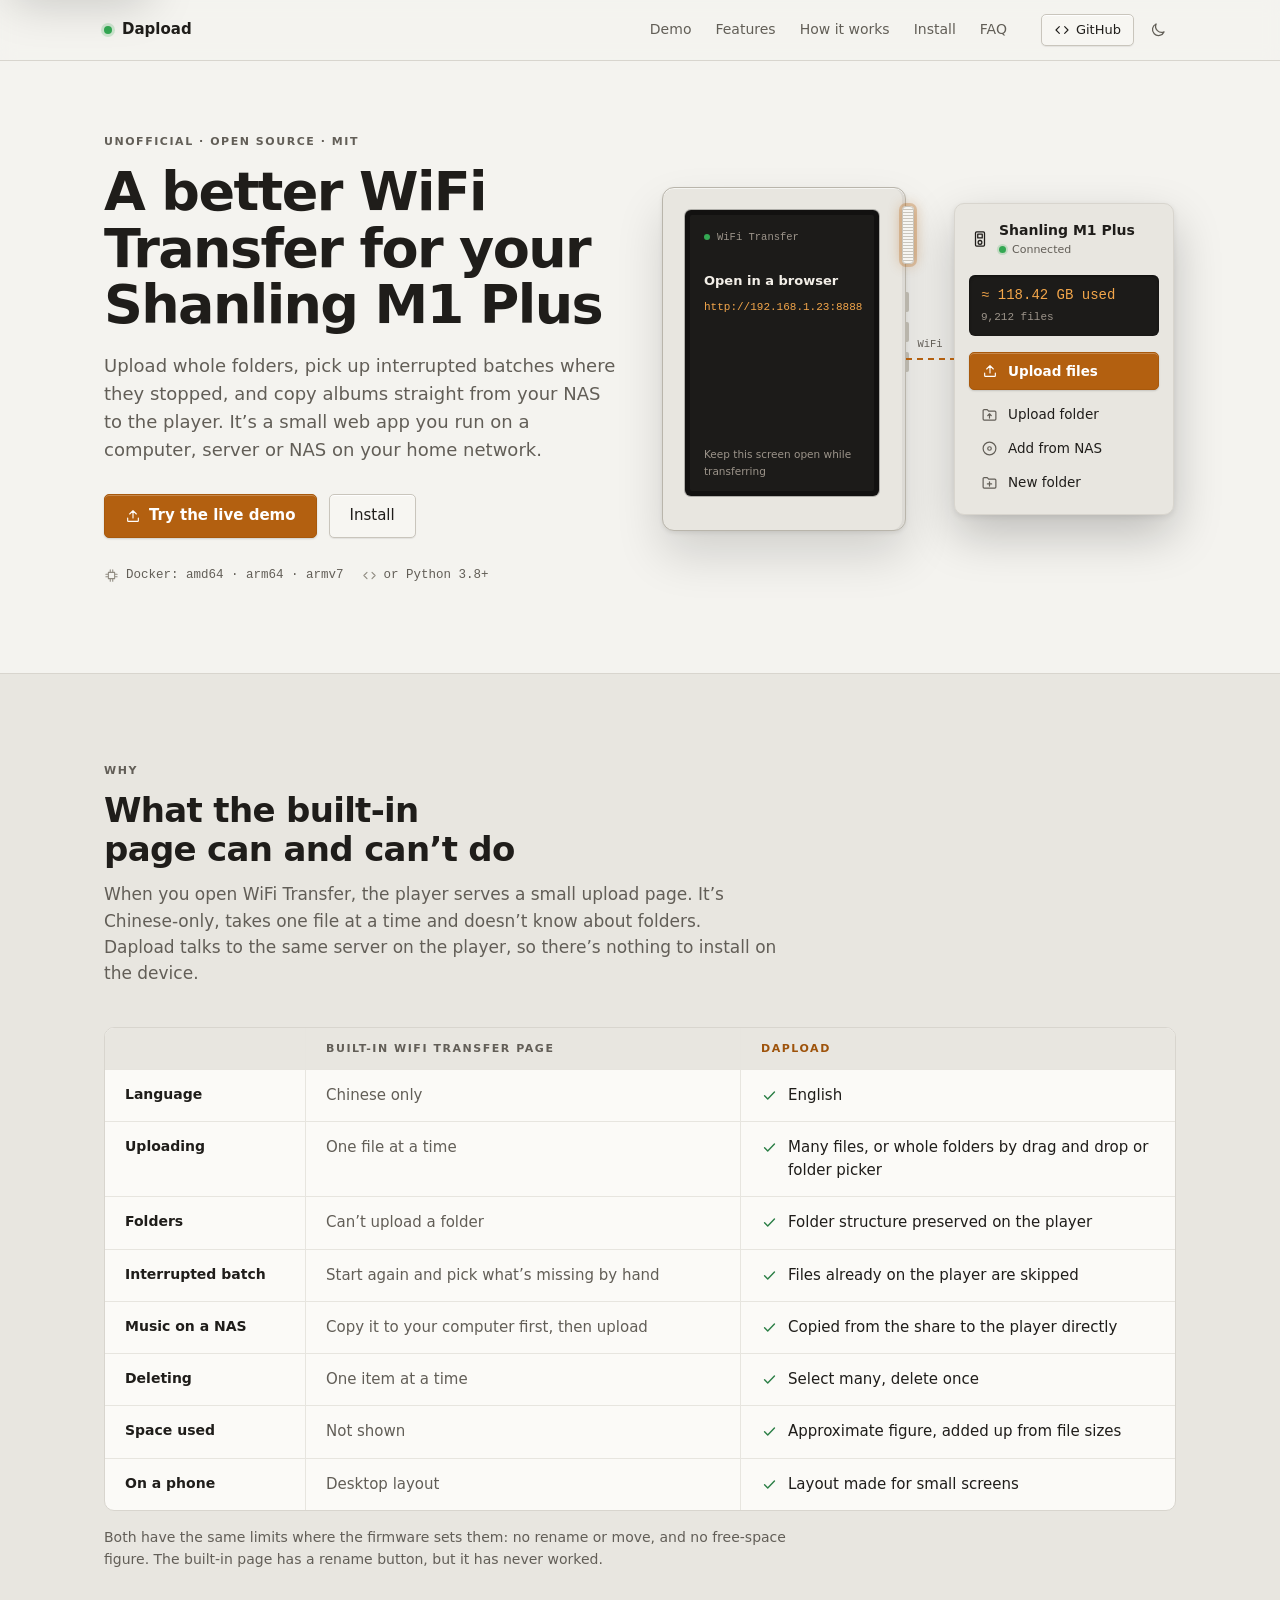
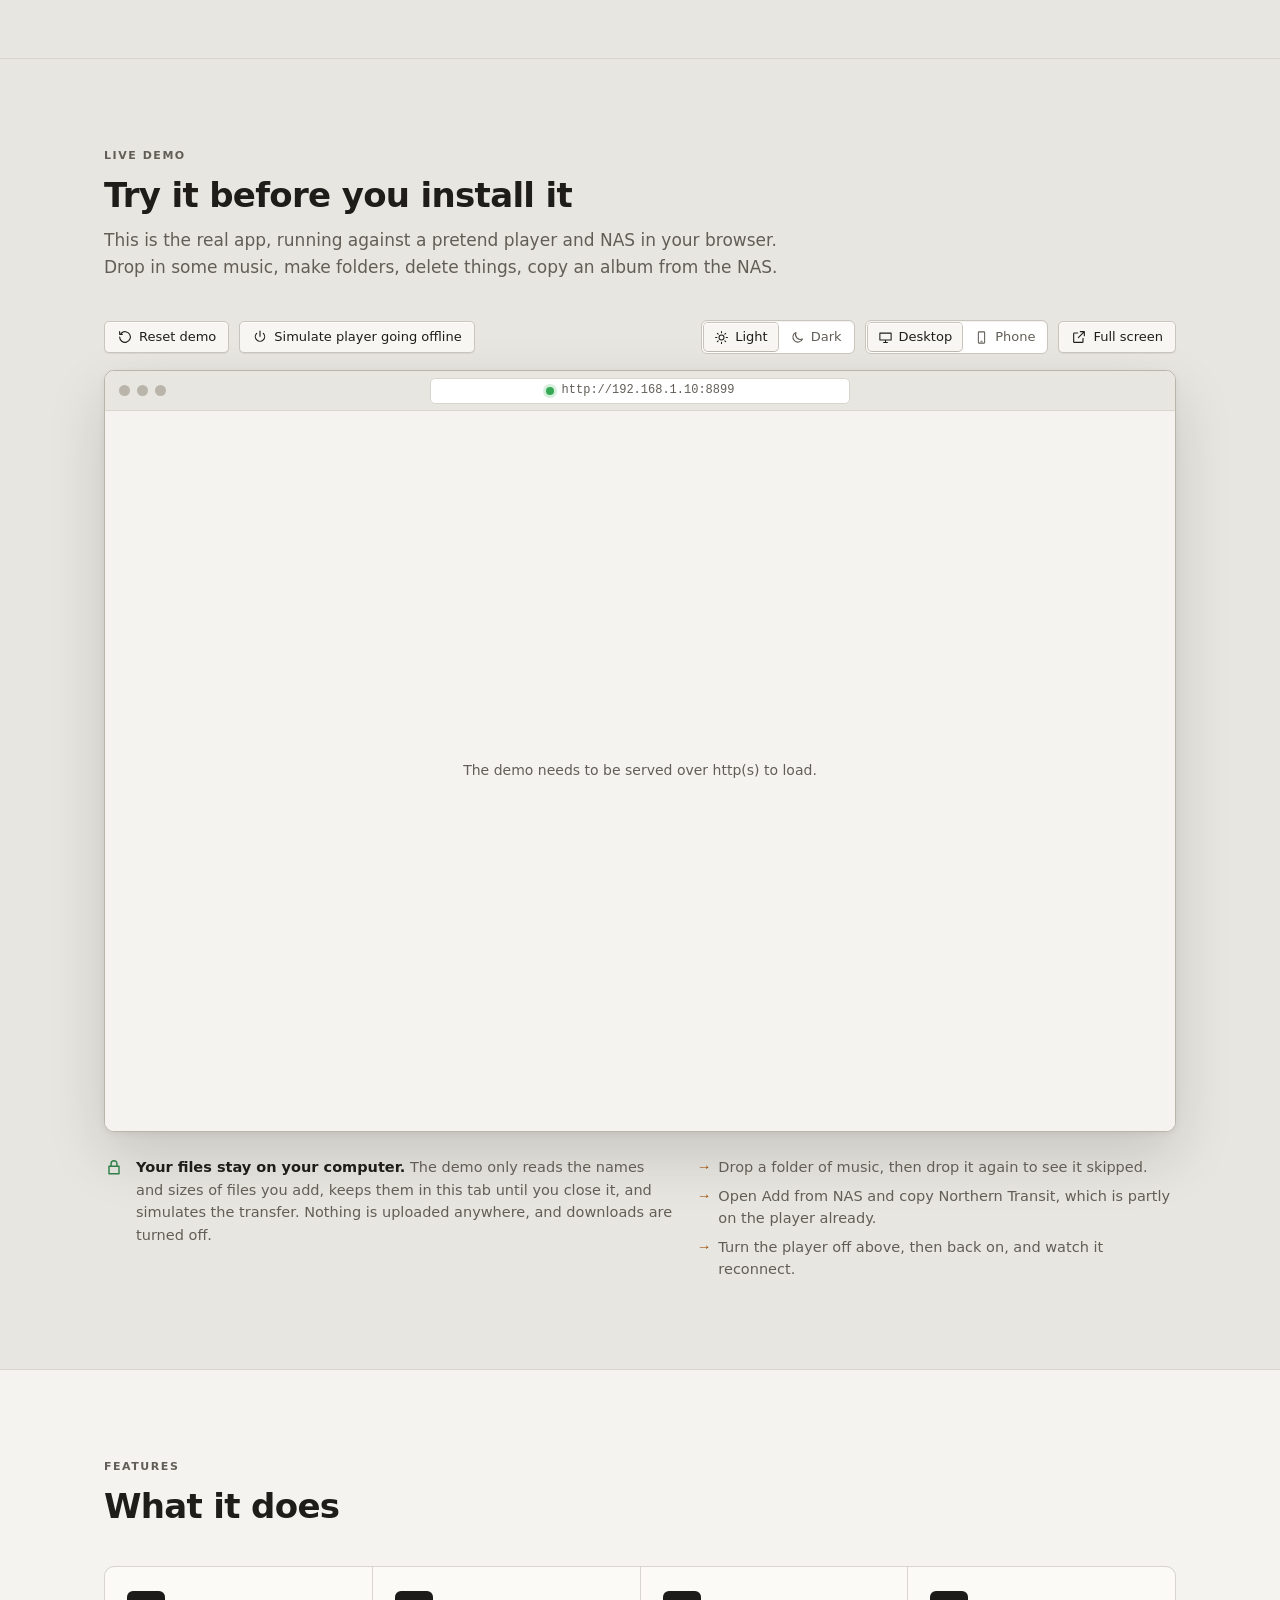
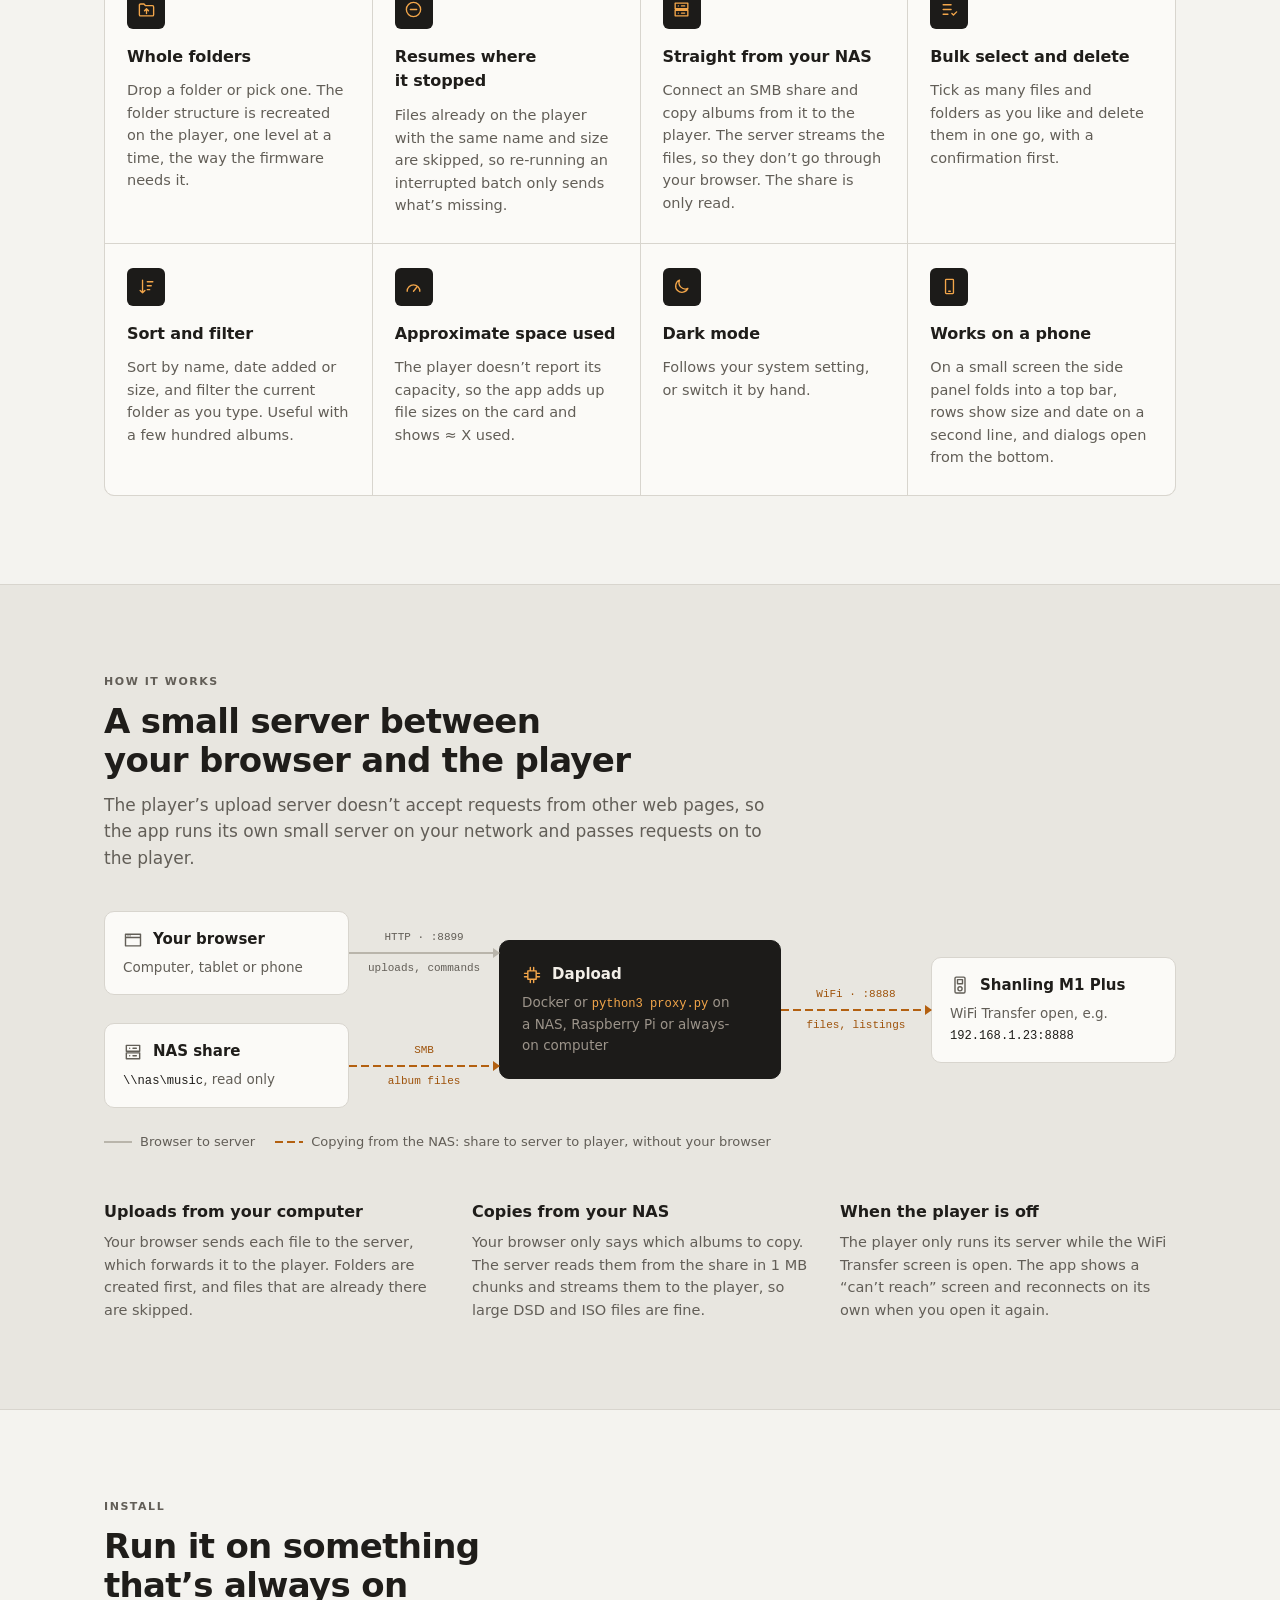
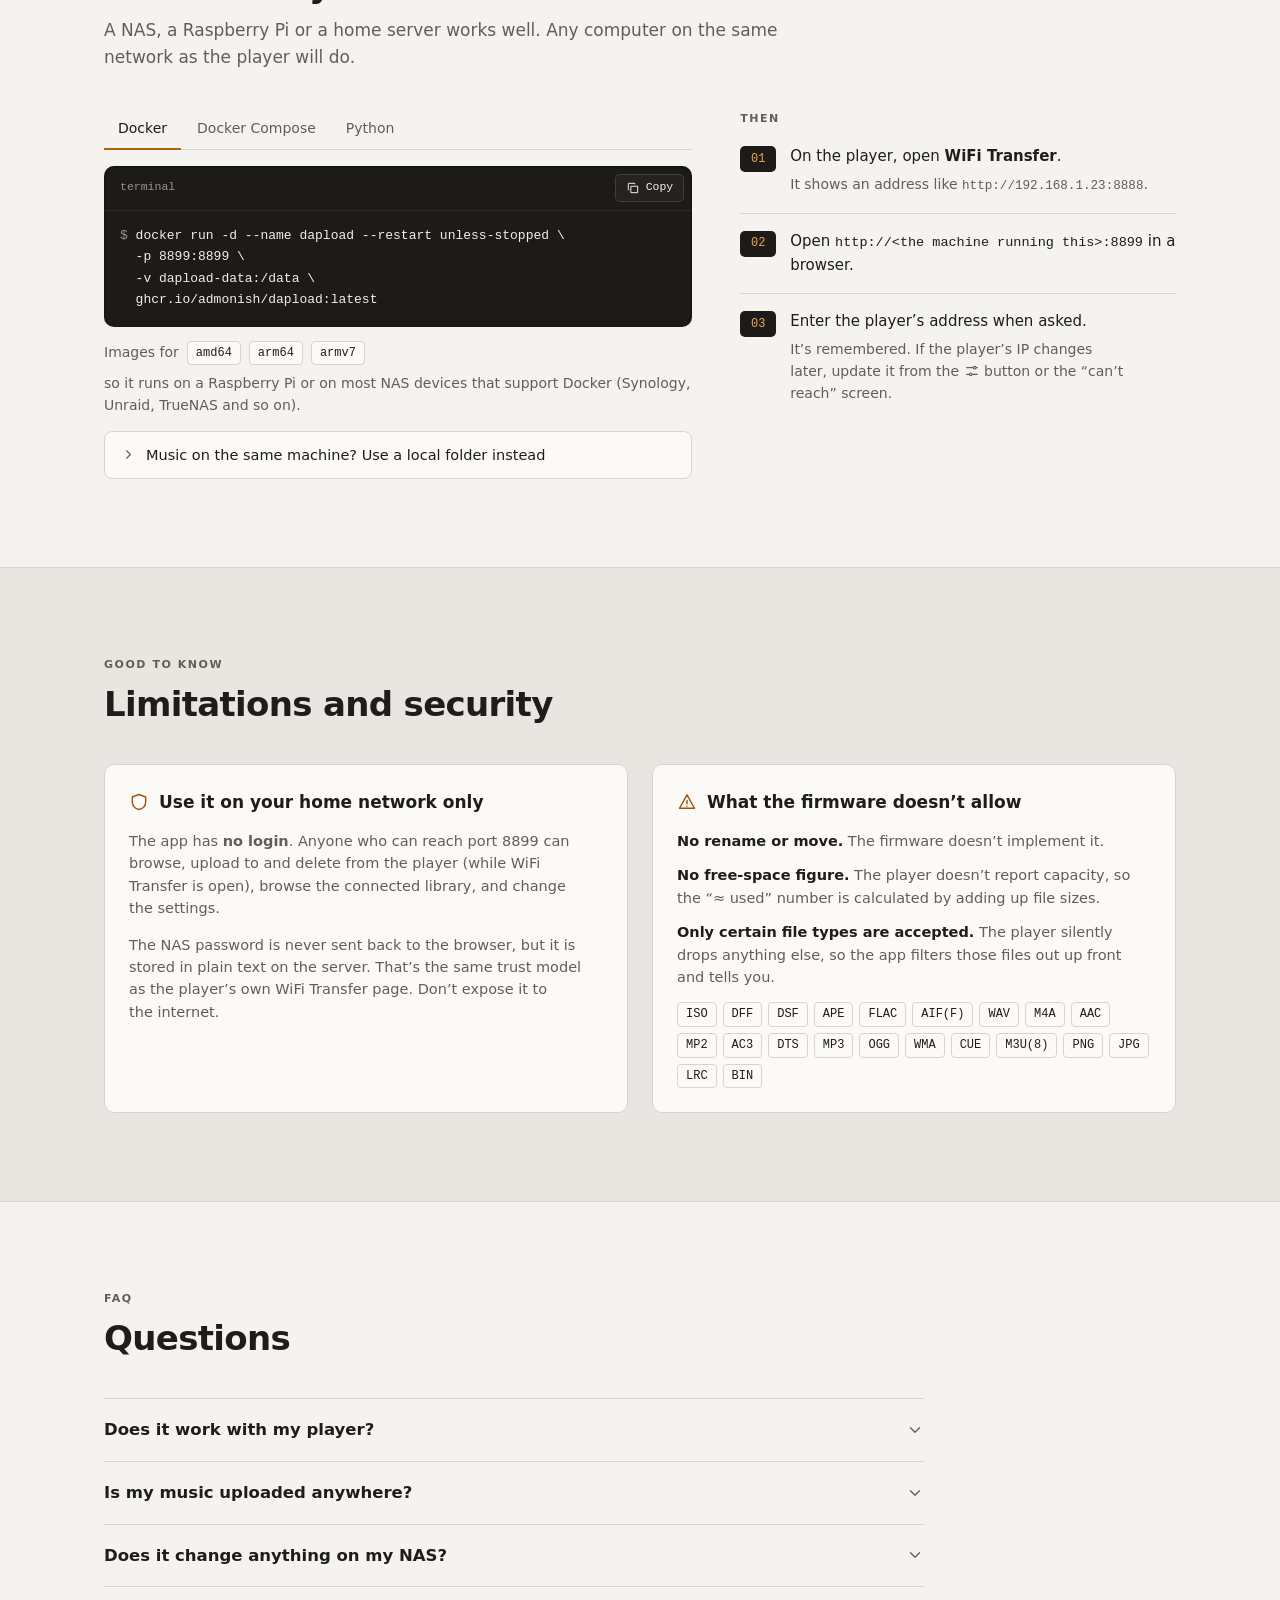
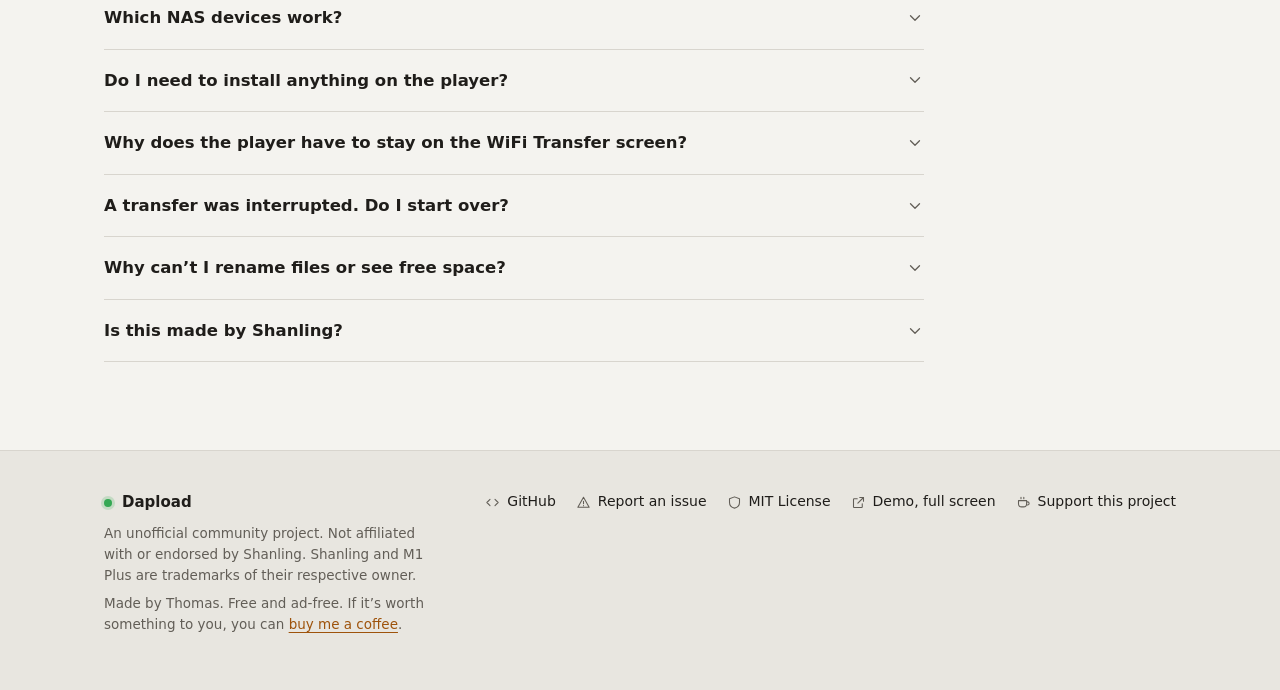
==== commit e7dab147: "Site: meet WCAG 2.0 A/AA (Norwegian universal design rules) Light-theme contrast (accent, accent tex" ====
--- a/site/index.html
+++ b/site/index.html
@@ -9,6 +9,28 @@
   <meta property="og:url" content="https://dapload.com/">
   <meta property="og:title" content="Dapload">
   <meta property="og:description" content="A better WiFi Transfer for your Shanling M1 Plus. Folder uploads, resumable batches and NAS-to-player copies.">
+  <meta property="og:type" content="website">
+  <meta property="og:site_name" content="Dapload">
+  <meta property="og:image" content="https://dapload.com/og.png">
+  <meta property="og:image:width" content="1200">
+  <meta property="og:image:height" content="630">
+  <meta property="og:image:alt" content="Dapload: a better WiFi Transfer for the Shanling M1 Plus. A drawing of the player next to the app.">
+  <meta name="twitter:card" content="summary_large_image">
+  <script type="application/ld+json">
+  {
+    "@context": "https://schema.org",
+    "@type": "SoftwareApplication",
+    "name": "Dapload",
+    "url": "https://dapload.com/",
+    "description": "A small self-hosted web app that replaces the Shanling M1 Plus WiFi Transfer page. Upload whole folders, resume interrupted batches and copy albums straight from your NAS.",
+    "applicationCategory": "MultimediaApplication",
+    "operatingSystem": "Linux, macOS, Windows (Docker or Python 3.8+)",
+    "license": "https://opensource.org/licenses/MIT",
+    "isAccessibleForFree": true,
+    "offers": { "@type": "Offer", "price": "0", "priceCurrency": "USD" },
+    "sameAs": ["https://github.com/admonish/dapload"]
+  }
+  </script>
   <meta name="color-scheme" content="light dark">
   <link rel="icon" href="data:image/svg+xml,%3Csvg xmlns='http://www.w3.org/2000/svg' viewBox='0 0 32 32'%3E%3Crect width='32' height='32' rx='7' fill='%231c1b19'/%3E%3Cg fill='%23f3a64a'%3E%3Crect x='8' y='16' width='3' height='8'/%3E%3Crect x='13' y='11' width='3' height='13'/%3E%3Crect x='18' y='7' width='3' height='17'/%3E%3C/g%3E%3Ccircle cx='24.5' cy='9' r='2' fill='%234cc26d'/%3E%3C/svg%3E">
   <script>
@@ -22,6 +44,7 @@
   <link rel="stylesheet" href="site.css">
 </head>
 <body id="top">
+<a class="skip-link" href="#main">Skip to content</a>
 
 <header class="topbar">
   <div class="wrap topbar-in">
@@ -34,13 +57,13 @@
       <a href="#faq">FAQ</a>
     </nav>
     <div class="topbar-tools">
-      <a class="btn btn-sm" href="https://github.com/admonish/dapload"><svg data-icon="code"></svg>GitHub</a>
+      <a class="btn btn-sm" href="https://github.com/admonish/dapload" data-event="github_clicked" data-event-from="header"><svg data-icon="code"></svg>GitHub</a>
       <button id="theme-toggle" class="icon-btn" type="button"><svg data-icon="moon"></svg></button>
     </div>
   </div>
 </header>
 
-<main>
+<main id="main" tabindex="-1">
 
 <!-- 1. Hero -->
 <section class="hero">
@@ -127,18 +150,18 @@
     </div>
 
     <div class="demo-bar" role="toolbar" aria-label="Demo controls">
-      <button id="demo-reset" class="btn btn-sm" type="button"><svg data-icon="reset"></svg>Reset demo</button>
-      <button id="demo-offline" class="btn btn-sm" type="button" aria-pressed="false"><svg data-icon="power"></svg><span>Simulate player going offline</span></button>
+      <button id="demo-reset" class="btn btn-sm" type="button" data-event="demo_used" data-event-control="reset"><svg data-icon="reset"></svg>Reset demo</button>
+      <button id="demo-offline" class="btn btn-sm" type="button" aria-pressed="false" data-event="demo_used" data-event-control="offline"><svg data-icon="power"></svg><span>Simulate player going offline</span></button>
       <div class="spacer"></div>
       <div class="seg" role="group" aria-label="Demo theme">
-        <button id="demo-light" type="button" aria-pressed="true"><svg data-icon="sun"></svg>Light</button>
-        <button id="demo-dark" type="button" aria-pressed="false"><svg data-icon="moon"></svg>Dark</button>
+        <button id="demo-light" type="button" aria-pressed="true" data-event="demo_used" data-event-control="theme"><svg data-icon="sun"></svg>Light</button>
+        <button id="demo-dark" type="button" aria-pressed="false" data-event="demo_used" data-event-control="theme"><svg data-icon="moon"></svg>Dark</button>
       </div>
       <div class="seg only-wide" role="group" aria-label="Demo width">
-        <button id="demo-desktop" type="button" aria-pressed="true"><svg data-icon="monitor"></svg>Desktop</button>
-        <button id="demo-phone" type="button" aria-pressed="false"><svg data-icon="phone"></svg>Phone</button>
-      </div>
-      <a class="btn btn-sm" href="demo/"><svg data-icon="external"></svg>Full screen</a>
+        <button id="demo-desktop" type="button" aria-pressed="true" data-event="demo_used" data-event-control="view"><svg data-icon="monitor"></svg>Desktop</button>
+        <button id="demo-phone" type="button" aria-pressed="false" data-event="demo_used" data-event-control="view"><svg data-icon="phone"></svg>Phone</button>
+      </div>
+      <a class="btn btn-sm" href="demo/" data-event="demo_used" data-event-control="full_screen"><svg data-icon="external"></svg>Full screen</a>
     </div>
 
     <div id="demo-frame" class="frame">
@@ -246,7 +269,7 @@
 
         <div class="tab-panel" id="panel-docker" role="tabpanel" aria-labelledby="tab-docker">
           <div class="code">
-            <div class="code-head">terminal<span class="spacer"></span><button class="copy-btn" type="button" data-copy="code-docker"><svg data-icon="copy"></svg><span>Copy</span></button></div>
+            <div class="code-head">terminal<span class="spacer"></span><button class="copy-btn" type="button" data-copy="code-docker" data-event="install_copied" data-event-method="docker"><svg data-icon="copy"></svg><span>Copy</span></button></div>
 <pre id="code-docker"><span class="p">$ </span>docker run -d --name dapload --restart unless-stopped \
   -p 8899:8899 \
   -v dapload-data:/data \
@@ -258,7 +281,7 @@
             <div class="more-body">
               <p>If the music is on the machine running the app, or you’ve already mounted the share there, point the app at the folder. This also works for NFS shares.</p>
               <div class="code">
-                <div class="code-head">terminal<span class="spacer"></span><button class="copy-btn" type="button" data-copy="code-local"><svg data-icon="copy"></svg><span>Copy</span></button></div>
+                <div class="code-head">terminal<span class="spacer"></span><button class="copy-btn" type="button" data-copy="code-local" data-event="install_copied" data-event-method="docker_local"><svg data-icon="copy"></svg><span>Copy</span></button></div>
 <pre id="code-local"><span class="p">$ </span>docker run -d --name dapload --restart unless-stopped \
   -p 8899:8899 \
   -v dapload-data:/data \
@@ -274,7 +297,7 @@
 
         <div class="tab-panel" id="panel-compose" role="tabpanel" aria-labelledby="tab-compose" hidden>
           <div class="code">
-            <div class="code-head">docker-compose.yml<span class="spacer"></span><button class="copy-btn" type="button" data-copy="code-compose"><svg data-icon="copy"></svg><span>Copy</span></button></div>
+            <div class="code-head">docker-compose.yml<span class="spacer"></span><button class="copy-btn" type="button" data-copy="code-compose" data-event="install_copied" data-event-method="compose"><svg data-icon="copy"></svg><span>Copy</span></button></div>
 <pre id="code-compose">services:
   dapload:
     image: ghcr.io/admonish/dapload:latest
@@ -301,7 +324,7 @@
   dapload-data:</pre>
           </div>
           <div class="code">
-            <div class="code-head">terminal<span class="spacer"></span><button class="copy-btn" type="button" data-copy="code-compose-up"><svg data-icon="copy"></svg><span>Copy</span></button></div>
+            <div class="code-head">terminal<span class="spacer"></span><button class="copy-btn" type="button" data-copy="code-compose-up" data-event="install_copied" data-event-method="compose_up"><svg data-icon="copy"></svg><span>Copy</span></button></div>
 <pre id="code-compose-up"><span class="p">$ </span>docker compose up -d</pre>
           </div>
           <div class="arch">Images for <span class="chip">amd64</span><span class="chip">arm64</span><span class="chip">armv7</span></div>
@@ -310,7 +333,7 @@
         <div class="tab-panel" id="panel-python" role="tabpanel" aria-labelledby="tab-python" hidden>
           <p>You need Python 3.8 or newer.</p>
           <div class="code">
-            <div class="code-head">terminal<span class="spacer"></span><button class="copy-btn" type="button" data-copy="code-python"><svg data-icon="copy"></svg><span>Copy</span></button></div>
+            <div class="code-head">terminal<span class="spacer"></span><button class="copy-btn" type="button" data-copy="code-python" data-event="install_copied" data-event-method="python"><svg data-icon="copy"></svg><span>Copy</span></button></div>
 <pre id="code-python"><span class="p">$ </span>git clone https://github.com/admonish/dapload.git
 <span class="p">$ </span>cd dapload
 <span class="p">$ </span>pip install -r requirements.txt   <span class="c"># optional, only needed for connecting a NAS</span>
@@ -325,7 +348,7 @@
         <ol class="steps">
           <li><div>On the player, open <b>WiFi Transfer</b>.<p>It shows an address like <code>http://192.168.1.23:8888</code>.</p></div></li>
           <li><div>Open <code>http://&lt;the machine running this&gt;:8899</code> in a browser.</div></li>
-          <li><div>Enter the player’s address when asked.<p>It’s remembered. If the player’s IP changes later, update it from the <span class="inline-icon" aria-label="settings"><svg data-icon="settings"></svg></span> button or the “can’t reach” screen.</p></div></li>
+          <li><div>Enter the player’s address when asked.<p>It’s remembered. If the player’s IP changes later, update it from the <span class="inline-icon" role="img" aria-label="settings"><svg data-icon="settings"></svg></span> button or the “can’t reach” screen.</p></div></li>
         </ol>
       </div>
     </div>
@@ -352,7 +375,7 @@
           <li><b>No free-space figure.</b> The player doesn’t report capacity, so the “≈ used” number is calculated by adding up file sizes.</li>
           <li><b>Only certain file types are accepted.</b> The player silently drops anything else, so the app filters those files out up front and tells you.</li>
         </ul>
-        <div class="types" aria-label="Accepted file types">
+        <div class="types" role="group" aria-label="Accepted file types">
           <span class="chip">ISO</span><span class="chip">DFF</span><span class="chip">DSF</span><span class="chip">APE</span><span class="chip">FLAC</span><span class="chip">AIF(F)</span><span class="chip">WAV</span><span class="chip">M4A</span><span class="chip">AAC</span><span class="chip">MP2</span><span class="chip">AC3</span><span class="chip">DTS</span><span class="chip">MP3</span><span class="chip">OGG</span><span class="chip">WMA</span><span class="chip">CUE</span><span class="chip">M3U(8)</span><span class="chip">PNG</span><span class="chip">JPG</span><span class="chip">LRC</span><span class="chip">BIN</span>
         </div>
       </div>
@@ -370,7 +393,7 @@
     <div class="faq">
       <details>
         <summary>Does it work with my player?<svg data-icon="chevronDown"></svg></summary>
-        <div class="answer"><p>It’s tested on the Shanling M1 Plus. Other Shanling players with WiFi Transfer probably use the same server software and may work. If you try one, please <a href="https://github.com/admonish/dapload/issues">open an issue</a> saying whether it worked.</p></div>
+        <div class="answer"><p>It’s tested on the Shanling M1 Plus. Other Shanling players with WiFi Transfer probably use the same server software and may work. If you try one, please <a href="https://github.com/admonish/dapload/issues" data-event="github_clicked" data-event-from="faq">open an issue</a> saying whether it worked.</p></div>
       </details>
       <details>
         <summary>Is my music uploaded anywhere?<svg data-icon="chevronDown"></svg></summary>
@@ -419,10 +442,10 @@
       <p>Made by Thomas. Free and ad-free. If it’s worth something to you, you can <a href="https://ko-fi.com/thomasjohnsrud" target="_blank" rel="noopener">buy me a coffee</a>.</p>
     </div>
     <div class="foot-links">
-      <a href="https://github.com/admonish/dapload"><svg data-icon="code"></svg>GitHub</a>
-      <a href="https://github.com/admonish/dapload/issues"><svg data-icon="alert"></svg>Report an issue</a>
-      <a href="https://github.com/admonish/dapload/blob/main/LICENSE"><svg data-icon="shield"></svg>MIT License</a>
-      <a href="demo/"><svg data-icon="external"></svg>Demo, full screen</a>
+      <a href="https://github.com/admonish/dapload" data-event="github_clicked" data-event-from="footer"><svg data-icon="code"></svg>GitHub</a>
+      <a href="https://github.com/admonish/dapload/issues" data-event="github_clicked" data-event-from="footer"><svg data-icon="alert"></svg>Report an issue</a>
+      <a href="https://github.com/admonish/dapload/blob/main/LICENSE" data-event="github_clicked" data-event-from="footer"><svg data-icon="shield"></svg>MIT License</a>
+      <a href="demo/" data-event="demo_used" data-event-control="full_screen"><svg data-icon="external"></svg>Demo, full screen</a>
       <a href="https://ko-fi.com/thomasjohnsrud" target="_blank" rel="noopener"><svg data-icon="coffee"></svg>Support this project</a>
     </div>
   </div>
@@ -430,5 +453,8 @@
 
 <script src="demo/demo-host.js" defer></script>
 <script src="site.js" defer></script>
+<!-- Vercel Web Analytics and Speed Insights, served from this domain. Cookieless. -->
+<script defer src="/_vercel/insights/script.js"></script>
+<script defer src="/_vercel/speed-insights/script.js"></script>
 </body>
 </html>
--- a/site/site.css
+++ b/site/site.css
@@ -17,9 +17,9 @@
   --text: #1f1d1a;
   --muted: #625e57;
   --faint: #8f8a80;
-  --accent: #c56a12;
+  --accent: #b36010;
   --accent-edge: #a8590c;
-  --accent-text: #a3560b;
+  --accent-text: #9e530b;
   --on-accent: #ffffff;
   --accent-soft: #f8ecdd;
   --accent-line: #ecd3b3;
@@ -94,6 +94,12 @@
 .wrap { max-width: var(--wrap); margin: 0 auto; padding: 0 24px; }
 .hidden, [hidden] { display: none !important; }
 .visually-hidden { position: absolute; width: 1px; height: 1px; overflow: hidden; clip: rect(0 0 0 0); white-space: nowrap; }
+.skip-link {
+  position: absolute; left: 12px; top: -60px; z-index: 30; padding: 8px 14px; border-radius: 5px;
+  background: var(--surface); color: var(--text); border: 1px solid var(--border-strong); box-shadow: var(--shadow-lg); font-size: 14px;
+}
+.skip-link:focus { top: 12px; }
+main:focus { outline: none; }
 
 svg[data-icon] {
   width: 18px; height: 18px; flex: none;
@@ -124,7 +130,9 @@
   background: var(--accent); border-color: var(--accent-edge); color: var(--on-accent); font-weight: 600;
   box-shadow: inset 0 1px 0 rgba(255,255,255,.25), 0 1px 2px rgba(0,0,0,.15);
 }
-.btn-primary:hover { background: var(--accent); color: var(--on-accent); filter: brightness(1.07); }
+/* Light theme darkens on hover so the white label keeps 4.5:1 contrast. */
+.btn-primary:hover { background: var(--accent); color: var(--on-accent); filter: brightness(.94); }
+html.dark .btn-primary:hover { filter: brightness(1.07); }
 .btn-lg { height: 44px; padding: 0 20px; font-size: 15px; }
 .btn-sm { height: 32px; padding: 0 12px; font-size: 13px; gap: 6px; }
 .btn[aria-pressed="true"] { background: var(--accent-soft); border-color: var(--accent-line); color: var(--accent-text); box-shadow: inset 0 1px 2px rgba(0,0,0,.08); }
@@ -427,6 +435,7 @@
 .demo-page .strip .brand { font-size: 14px; margin-right: 8px; }
 .demo-page .strip .spacer { flex: 1; }
 .demo-page .strip-note { font-size: 12px; color: var(--muted); white-space: nowrap; }
+.demo-page .demo-main { flex: 1; min-height: 0; display: flex; flex-direction: column; }
 .demo-page iframe { flex: 1; width: 100%; border: 0; display: block; background: var(--bg); }
 
 /* ---------- responsive ---------- */
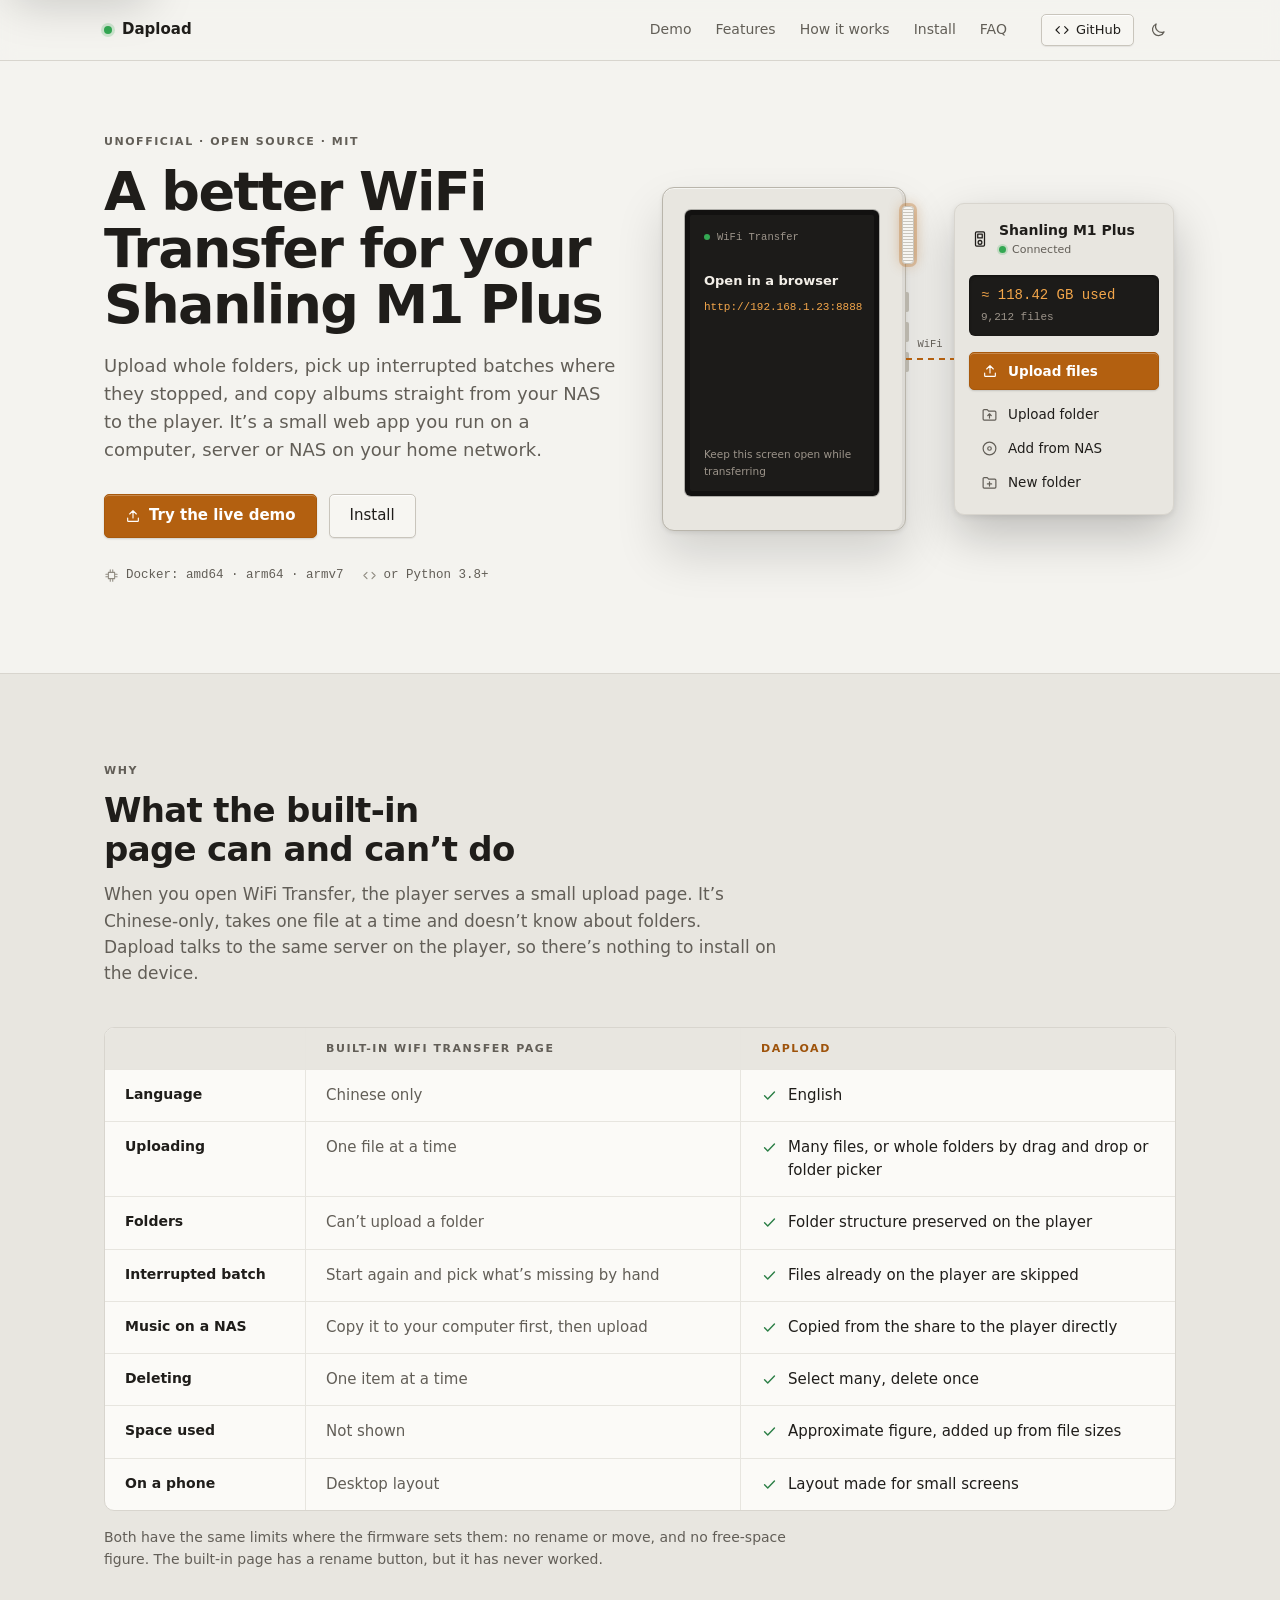
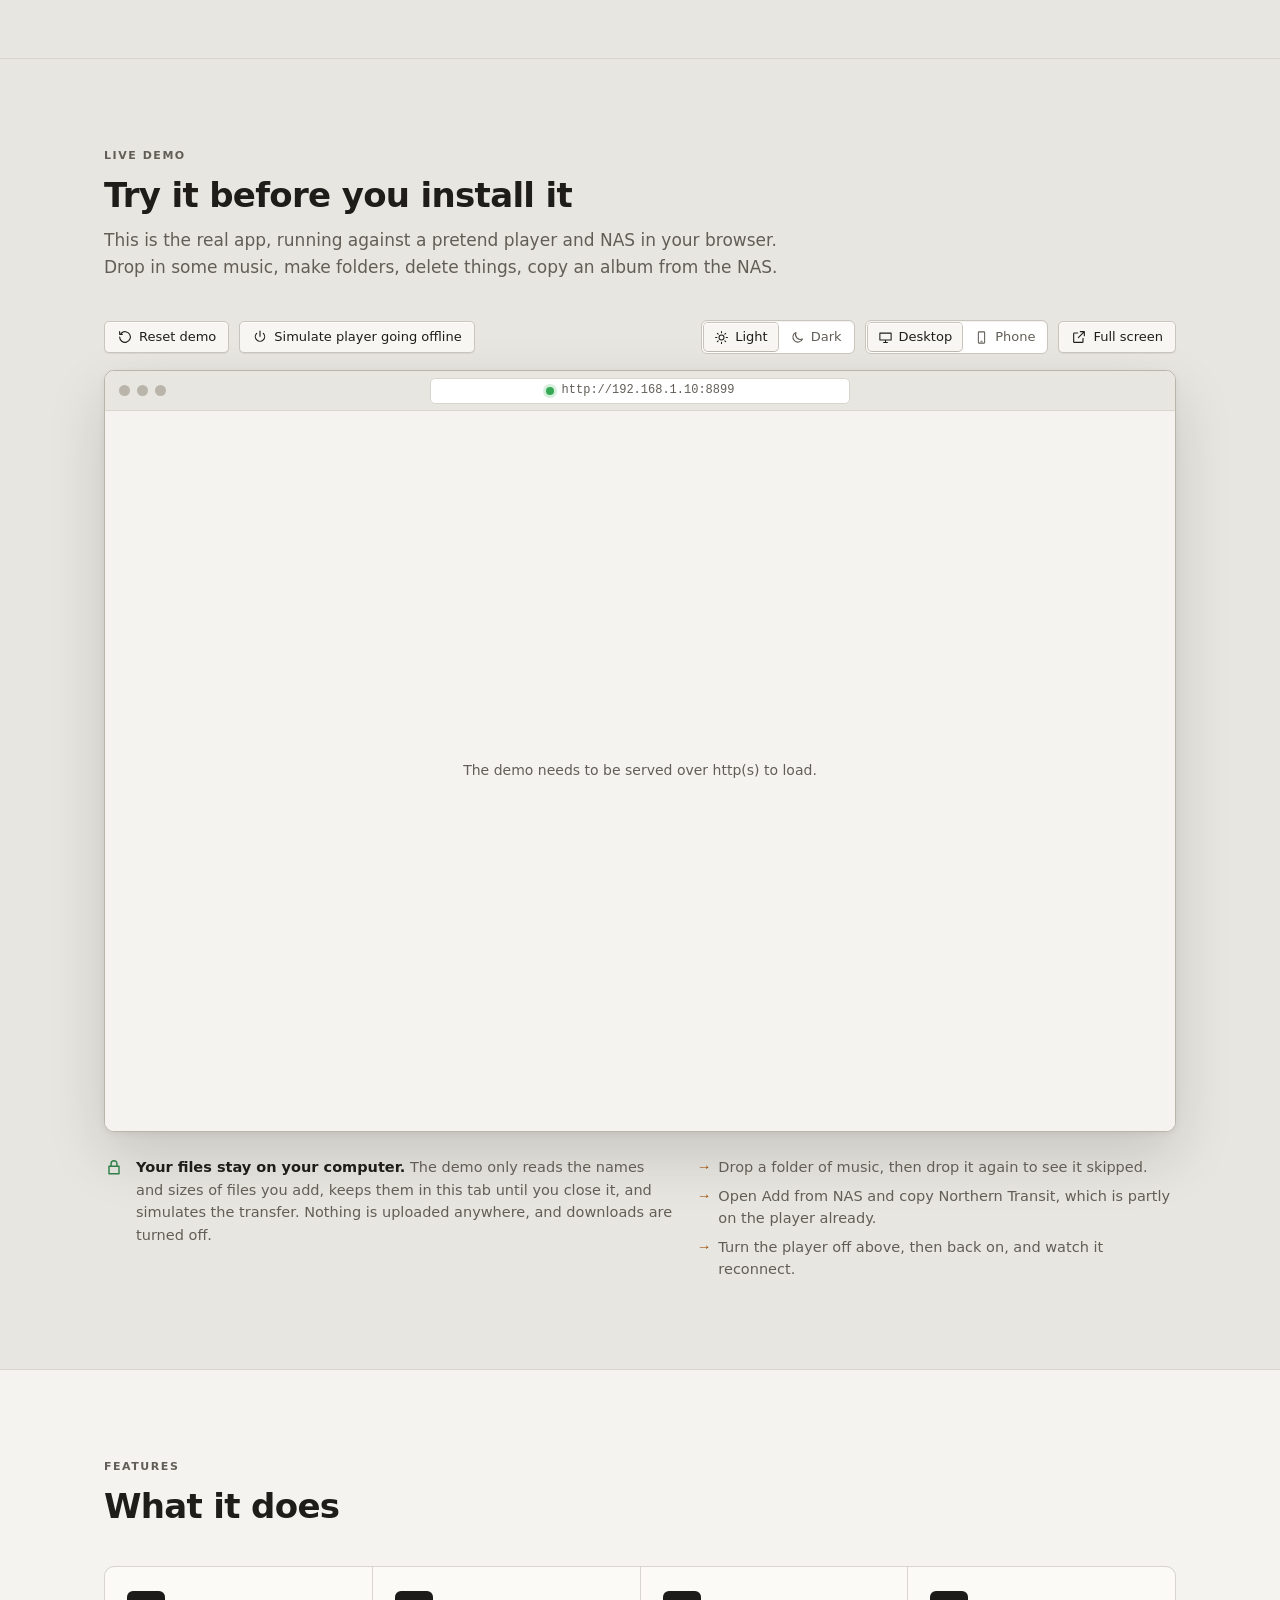
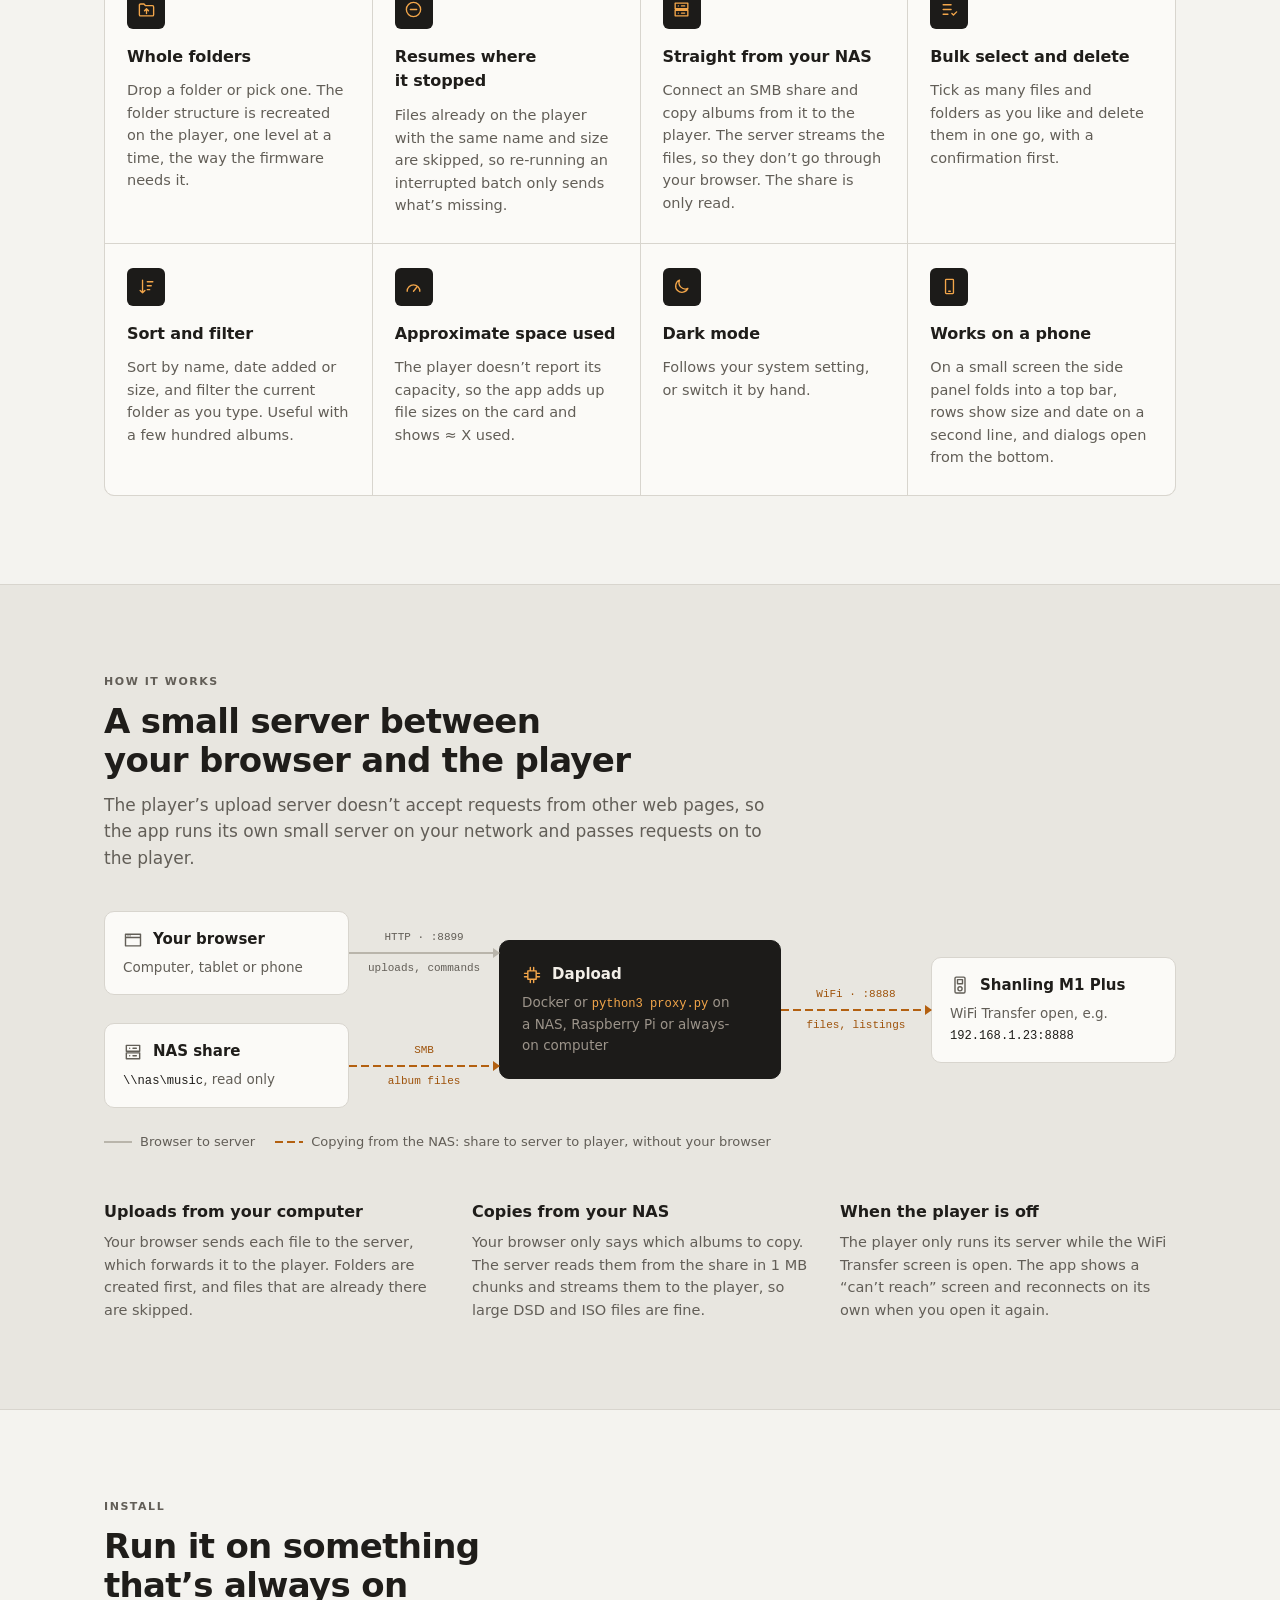
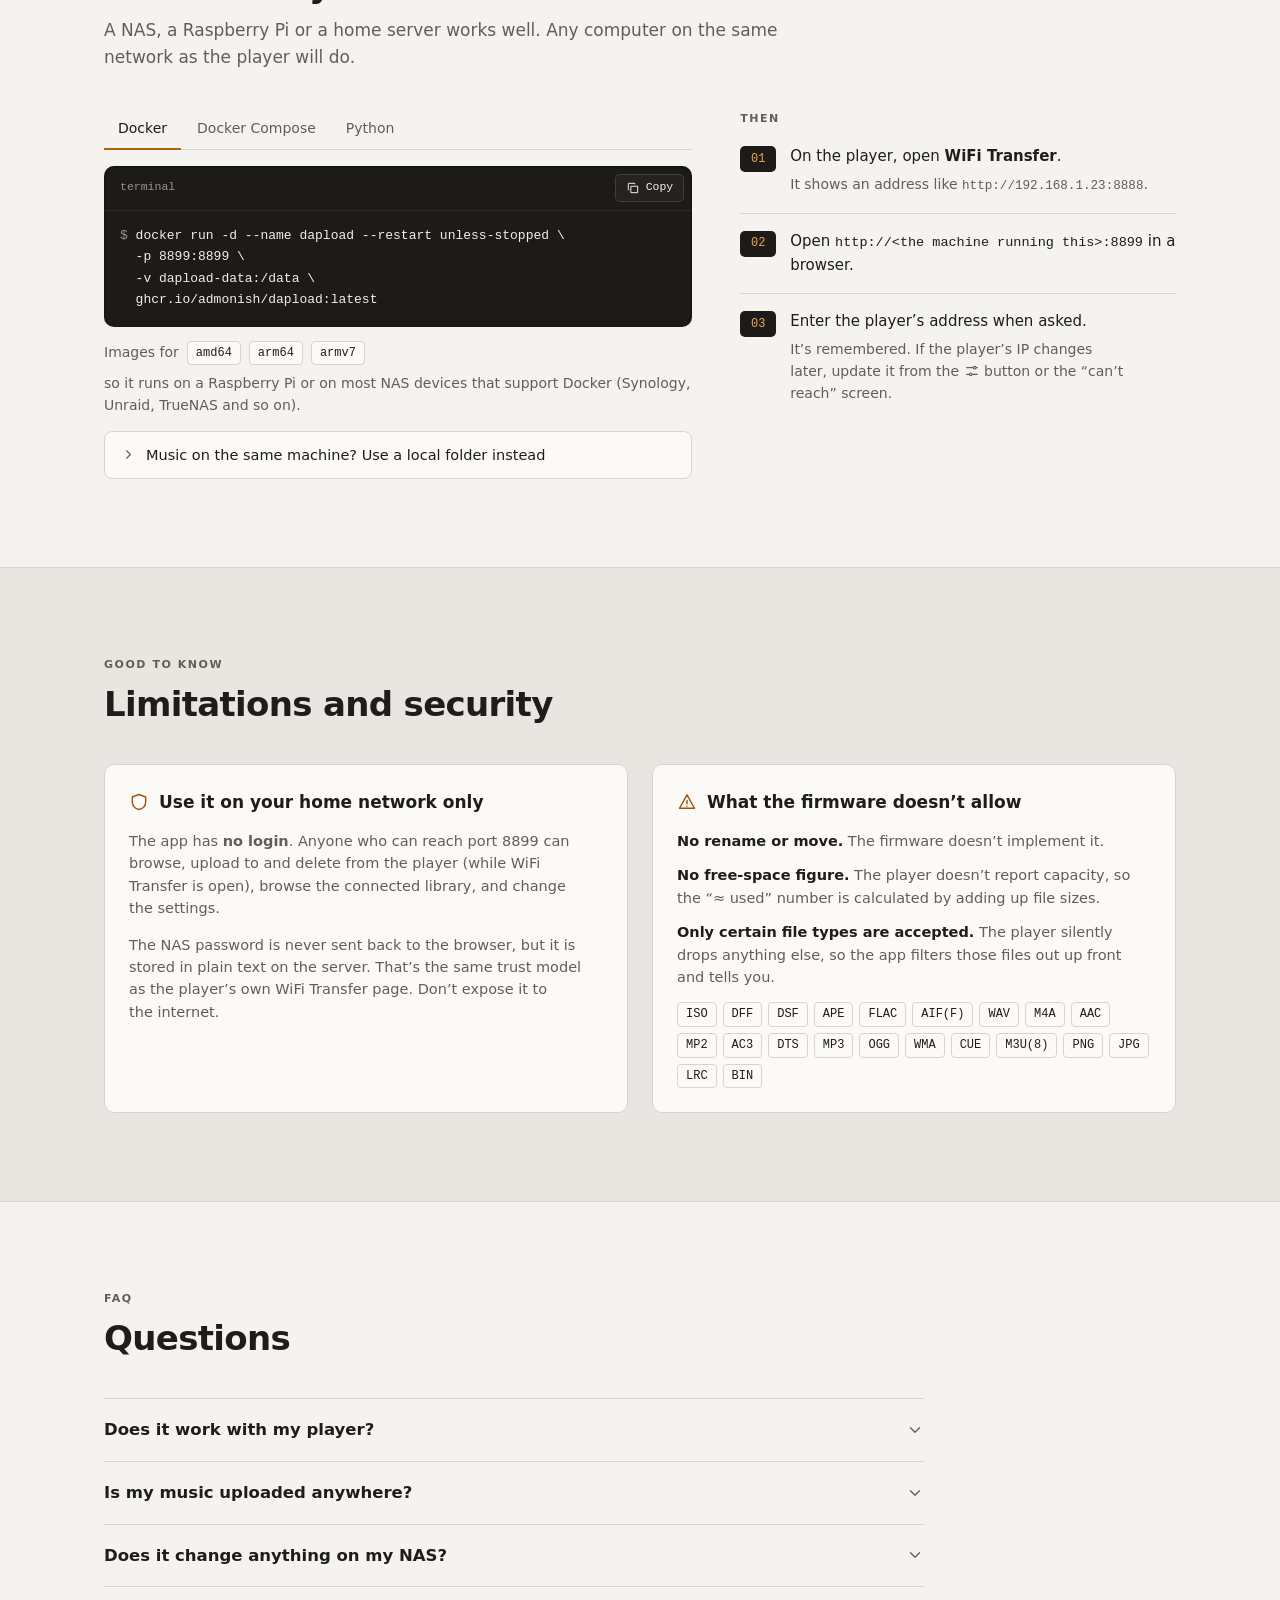
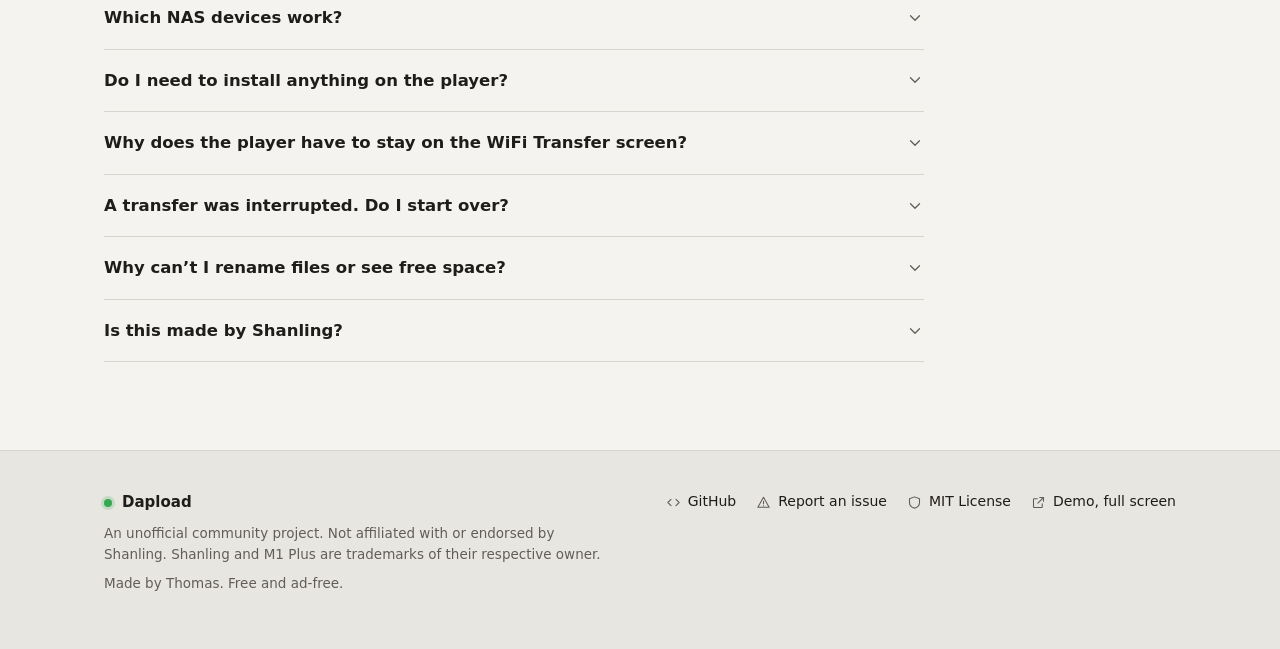
==== commit f70f8e11: "Pause the Ko-fi support links SUPPORT_URL in public/app.js is empty, which hides the side-panel link" ====
--- a/site/index.html
+++ b/site/index.html
@@ -439,14 +439,13 @@
     <div>
       <a class="brand" href="#top"><span class="led on" aria-hidden="true"></span>Dapload</a>
       <p>An unofficial community project. Not affiliated with or endorsed by Shanling. Shanling and M1 Plus are trademarks of their respective owner.</p>
-      <p>Made by Thomas. Free and ad-free. If it’s worth something to you, you can <a href="https://ko-fi.com/thomasjohnsrud" target="_blank" rel="noopener">buy me a coffee</a>.</p>
+      <p>Made by Thomas. Free and ad-free.</p>
     </div>
     <div class="foot-links">
       <a href="https://github.com/admonish/dapload" data-event="github_clicked" data-event-from="footer"><svg data-icon="code"></svg>GitHub</a>
       <a href="https://github.com/admonish/dapload/issues" data-event="github_clicked" data-event-from="footer"><svg data-icon="alert"></svg>Report an issue</a>
       <a href="https://github.com/admonish/dapload/blob/main/LICENSE" data-event="github_clicked" data-event-from="footer"><svg data-icon="shield"></svg>MIT License</a>
       <a href="demo/" data-event="demo_used" data-event-control="full_screen"><svg data-icon="external"></svg>Demo, full screen</a>
-      <a href="https://ko-fi.com/thomasjohnsrud" target="_blank" rel="noopener"><svg data-icon="coffee"></svg>Support this project</a>
     </div>
   </div>
 </footer>
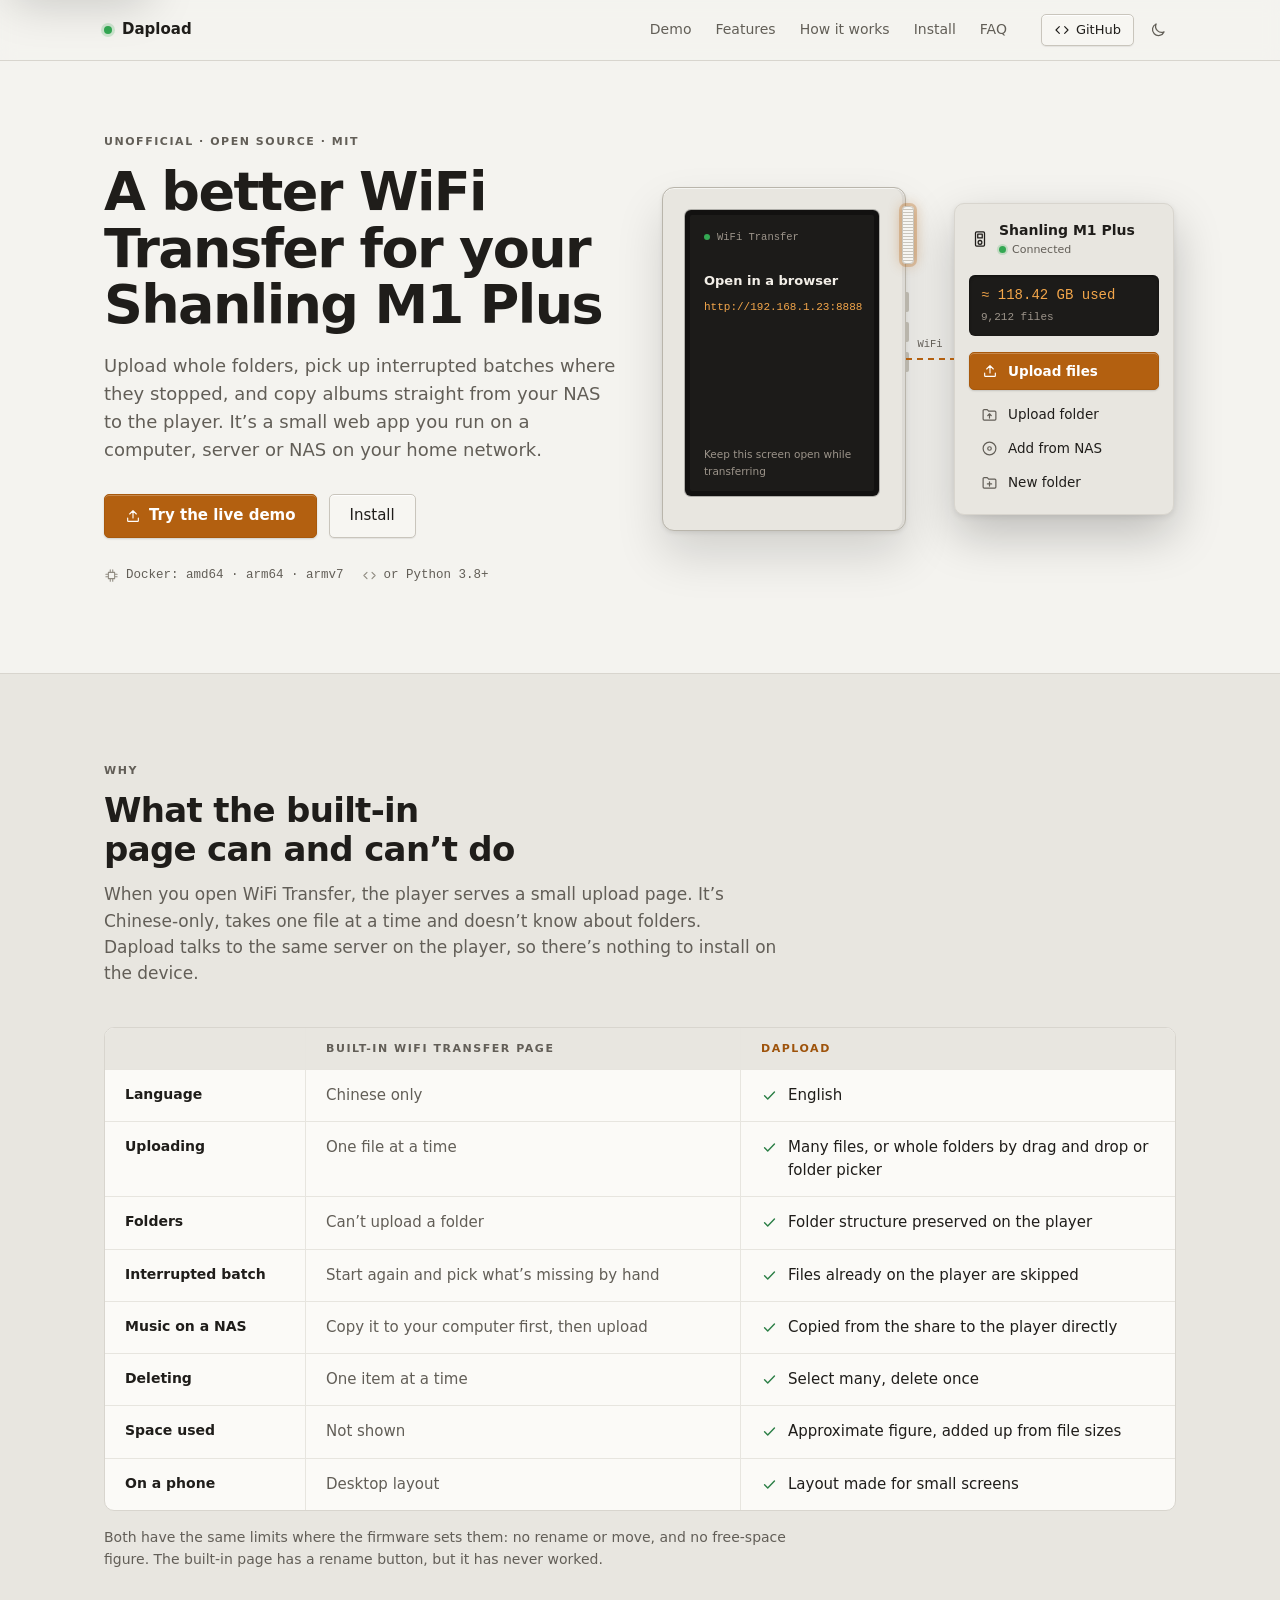
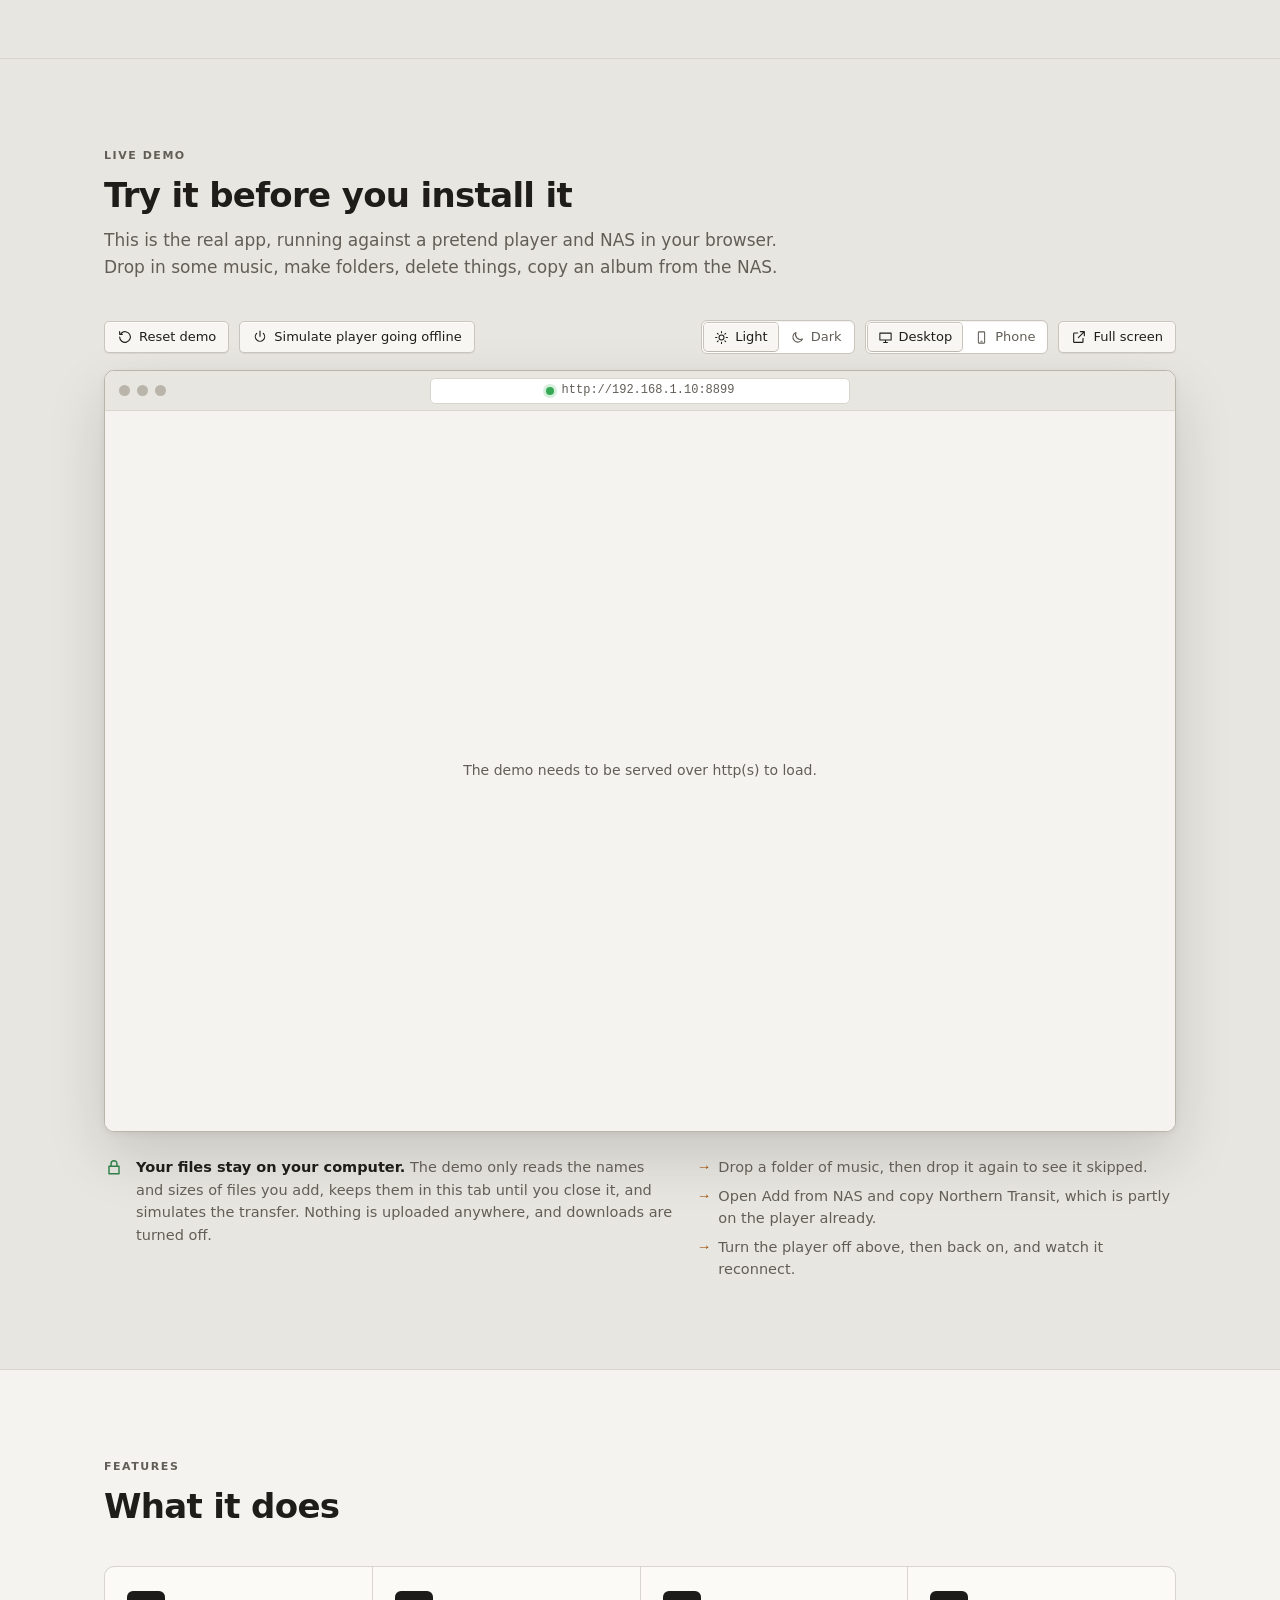
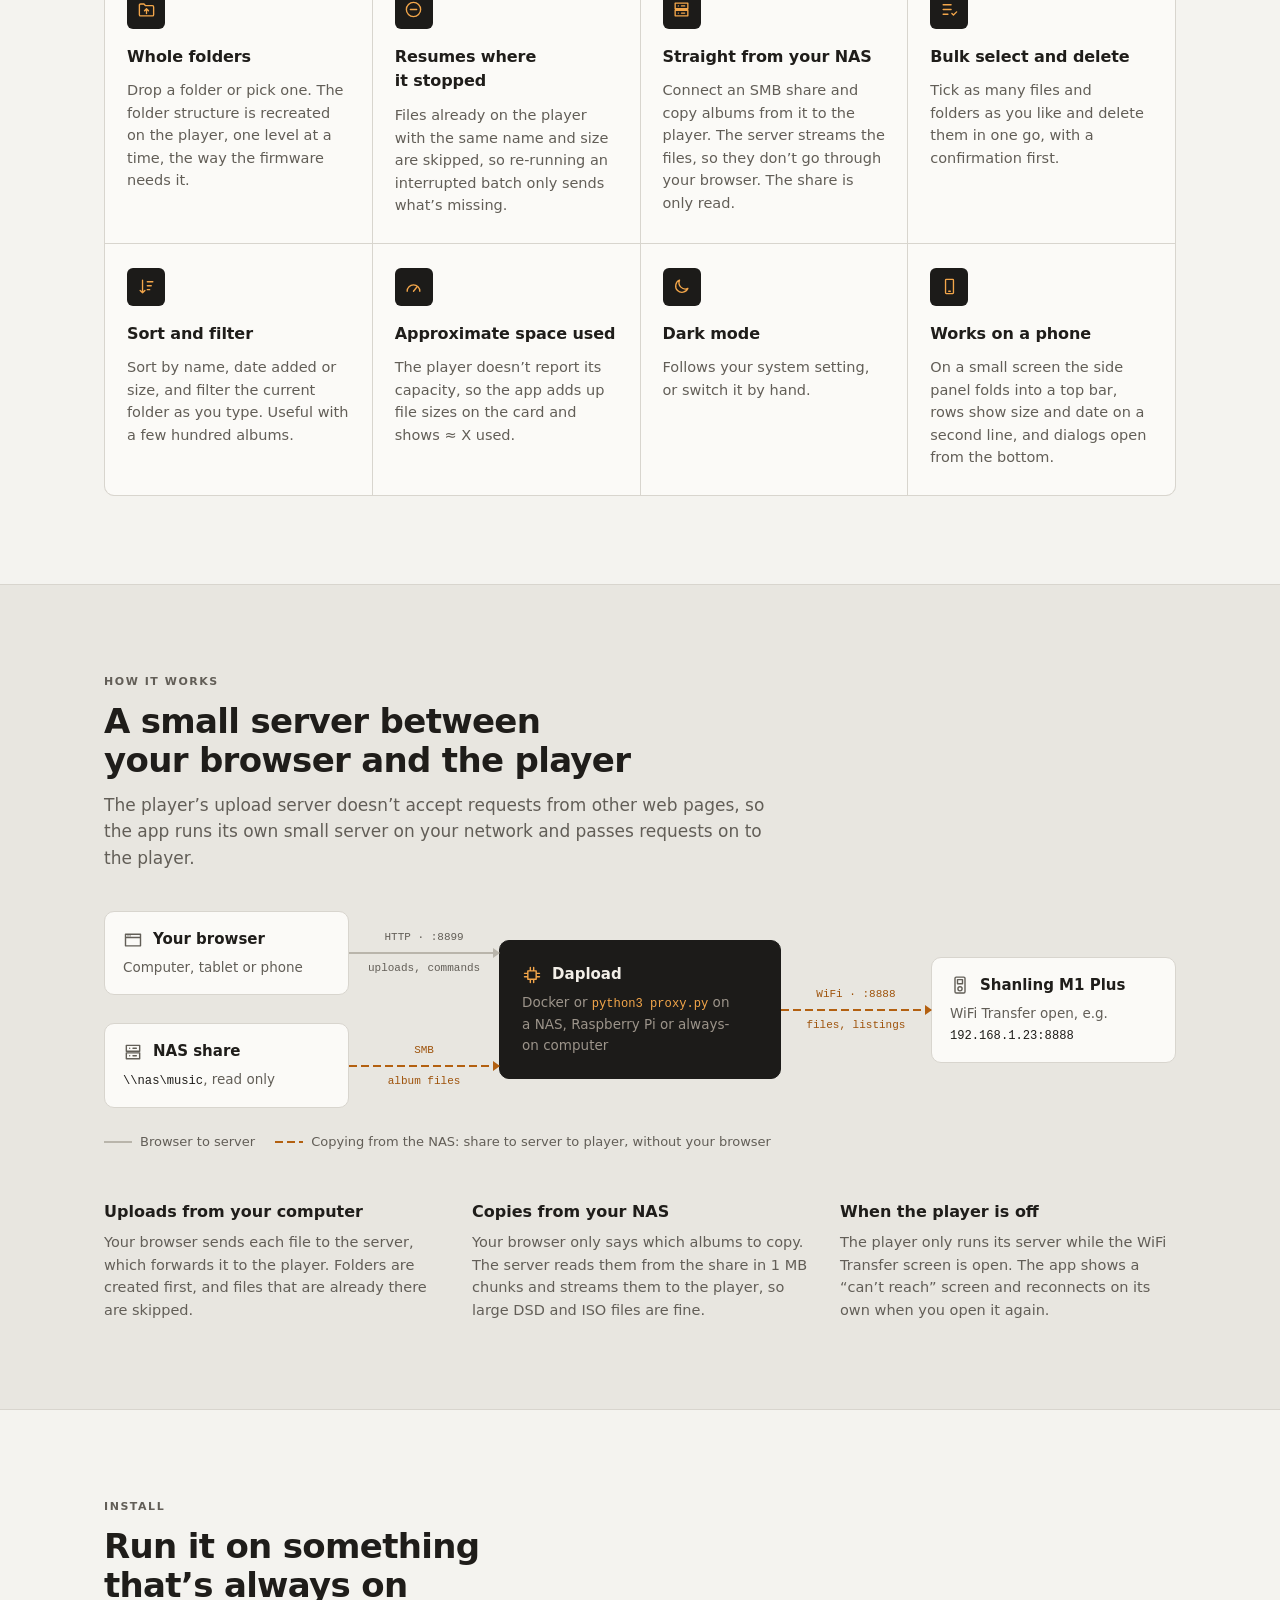
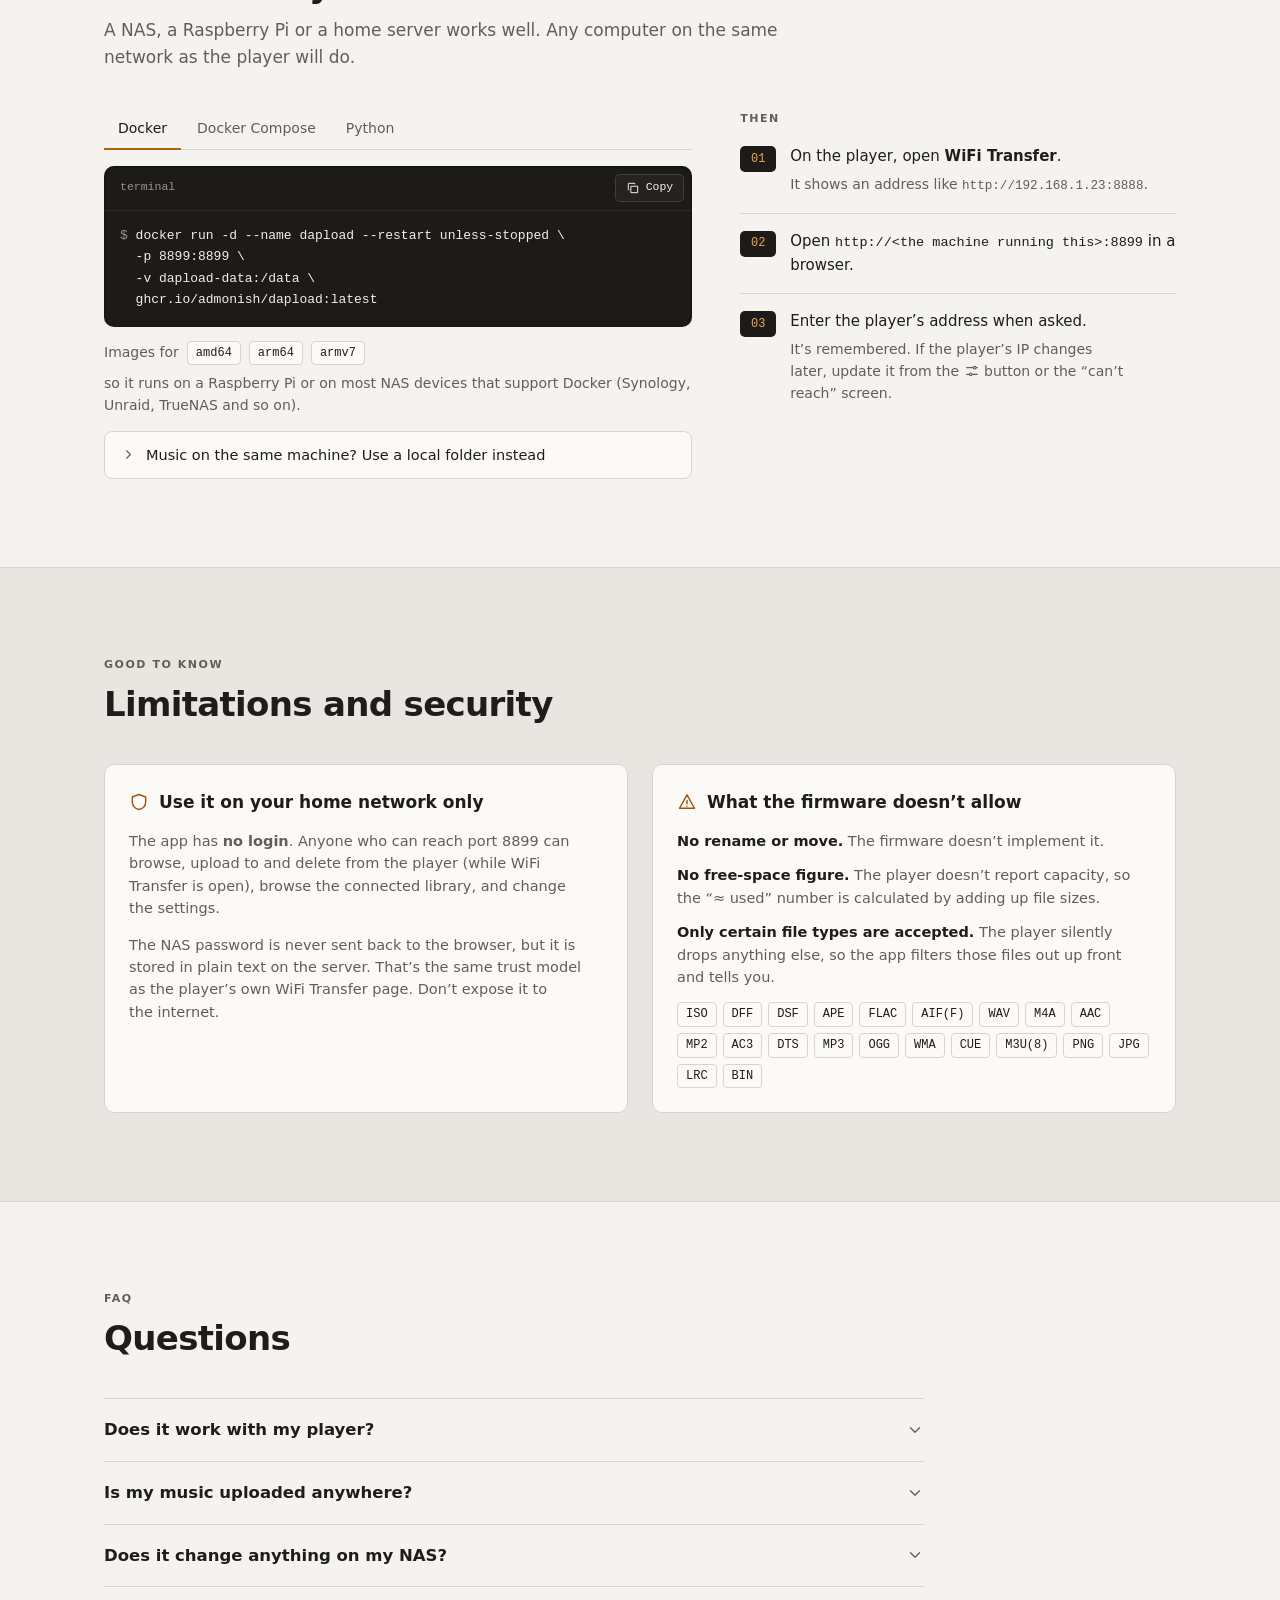
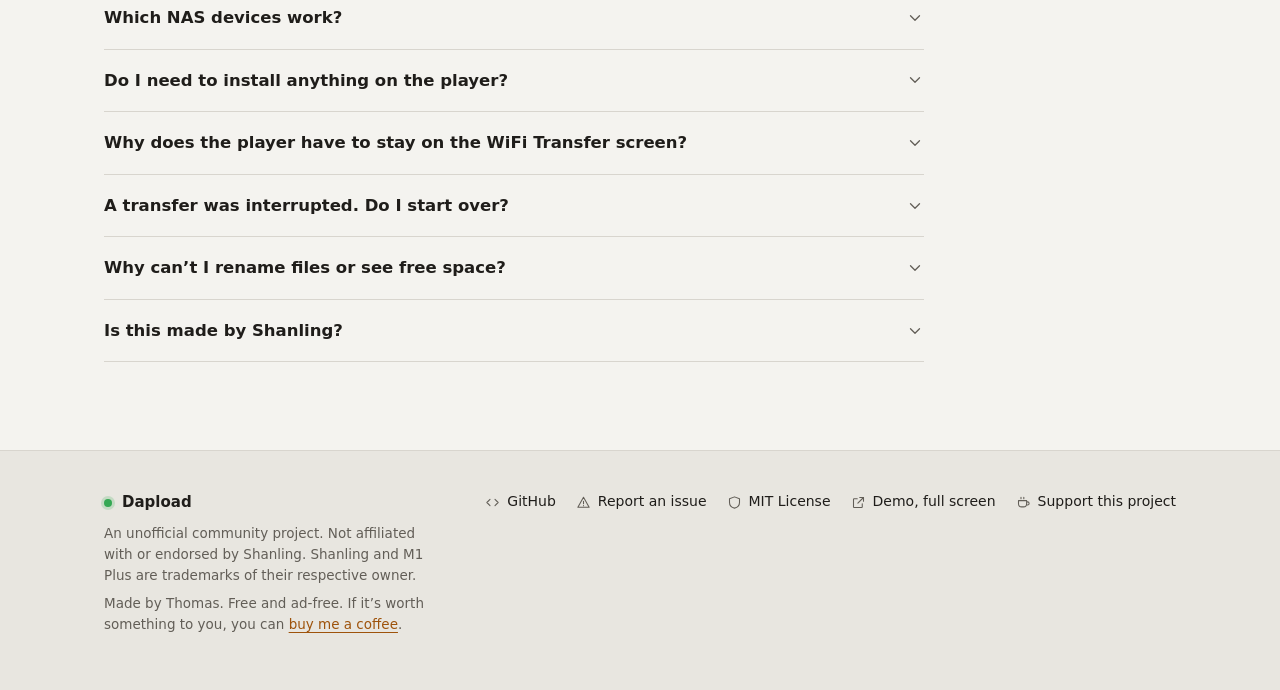
==== commit 639b3076: "Restore the Ko-fi support links Work approval is in. SUPPORT_URL is set again, which shows the side-" ====
--- a/site/index.html
+++ b/site/index.html
@@ -270,7 +270,7 @@
         <div class="tab-panel" id="panel-docker" role="tabpanel" aria-labelledby="tab-docker">
           <div class="code">
             <div class="code-head">terminal<span class="spacer"></span><button class="copy-btn" type="button" data-copy="code-docker" data-event="install_copied" data-event-method="docker"><svg data-icon="copy"></svg><span>Copy</span></button></div>
-<pre id="code-docker"><span class="p">$ </span>docker run -d --name dapload --restart unless-stopped \
+<pre id="code-docker" tabindex="0"><span class="p">$ </span>docker run -d --name dapload --restart unless-stopped \
   -p 8899:8899 \
   -v dapload-data:/data \
   ghcr.io/admonish/dapload:latest</pre>
@@ -282,7 +282,7 @@
               <p>If the music is on the machine running the app, or you’ve already mounted the share there, point the app at the folder. This also works for NFS shares.</p>
               <div class="code">
                 <div class="code-head">terminal<span class="spacer"></span><button class="copy-btn" type="button" data-copy="code-local" data-event="install_copied" data-event-method="docker_local"><svg data-icon="copy"></svg><span>Copy</span></button></div>
-<pre id="code-local"><span class="p">$ </span>docker run -d --name dapload --restart unless-stopped \
+<pre id="code-local" tabindex="0"><span class="p">$ </span>docker run -d --name dapload --restart unless-stopped \
   -p 8899:8899 \
   -v dapload-data:/data \
   -v /path/to/music:/music:ro \
@@ -298,7 +298,7 @@
         <div class="tab-panel" id="panel-compose" role="tabpanel" aria-labelledby="tab-compose" hidden>
           <div class="code">
             <div class="code-head">docker-compose.yml<span class="spacer"></span><button class="copy-btn" type="button" data-copy="code-compose" data-event="install_copied" data-event-method="compose"><svg data-icon="copy"></svg><span>Copy</span></button></div>
-<pre id="code-compose">services:
+<pre id="code-compose" tabindex="0">services:
   dapload:
     image: ghcr.io/admonish/dapload:latest
     <span class="c"># or build from source instead:</span>
@@ -325,7 +325,7 @@
           </div>
           <div class="code">
             <div class="code-head">terminal<span class="spacer"></span><button class="copy-btn" type="button" data-copy="code-compose-up" data-event="install_copied" data-event-method="compose_up"><svg data-icon="copy"></svg><span>Copy</span></button></div>
-<pre id="code-compose-up"><span class="p">$ </span>docker compose up -d</pre>
+<pre id="code-compose-up" tabindex="0"><span class="p">$ </span>docker compose up -d</pre>
           </div>
           <div class="arch">Images for <span class="chip">amd64</span><span class="chip">arm64</span><span class="chip">armv7</span></div>
         </div>
@@ -334,7 +334,7 @@
           <p>You need Python 3.8 or newer.</p>
           <div class="code">
             <div class="code-head">terminal<span class="spacer"></span><button class="copy-btn" type="button" data-copy="code-python" data-event="install_copied" data-event-method="python"><svg data-icon="copy"></svg><span>Copy</span></button></div>
-<pre id="code-python"><span class="p">$ </span>git clone https://github.com/admonish/dapload.git
+<pre id="code-python" tabindex="0"><span class="p">$ </span>git clone https://github.com/admonish/dapload.git
 <span class="p">$ </span>cd dapload
 <span class="p">$ </span>pip install -r requirements.txt   <span class="c"># optional, only needed for connecting a NAS</span>
 <span class="p">$ </span>python3 proxy.py</pre>
@@ -439,13 +439,14 @@
     <div>
       <a class="brand" href="#top"><span class="led on" aria-hidden="true"></span>Dapload</a>
       <p>An unofficial community project. Not affiliated with or endorsed by Shanling. Shanling and M1 Plus are trademarks of their respective owner.</p>
-      <p>Made by Thomas. Free and ad-free.</p>
+      <p>Made by Thomas. Free and ad-free. If it’s worth something to you, you can <a href="https://ko-fi.com/thomasjohnsrud" target="_blank" rel="noopener">buy me a coffee</a>.</p>
     </div>
     <div class="foot-links">
       <a href="https://github.com/admonish/dapload" data-event="github_clicked" data-event-from="footer"><svg data-icon="code"></svg>GitHub</a>
       <a href="https://github.com/admonish/dapload/issues" data-event="github_clicked" data-event-from="footer"><svg data-icon="alert"></svg>Report an issue</a>
       <a href="https://github.com/admonish/dapload/blob/main/LICENSE" data-event="github_clicked" data-event-from="footer"><svg data-icon="shield"></svg>MIT License</a>
       <a href="demo/" data-event="demo_used" data-event-control="full_screen"><svg data-icon="external"></svg>Demo, full screen</a>
+      <a href="https://ko-fi.com/thomasjohnsrud" target="_blank" rel="noopener"><svg data-icon="coffee"></svg>Support this project</a>
     </div>
   </div>
 </footer>
